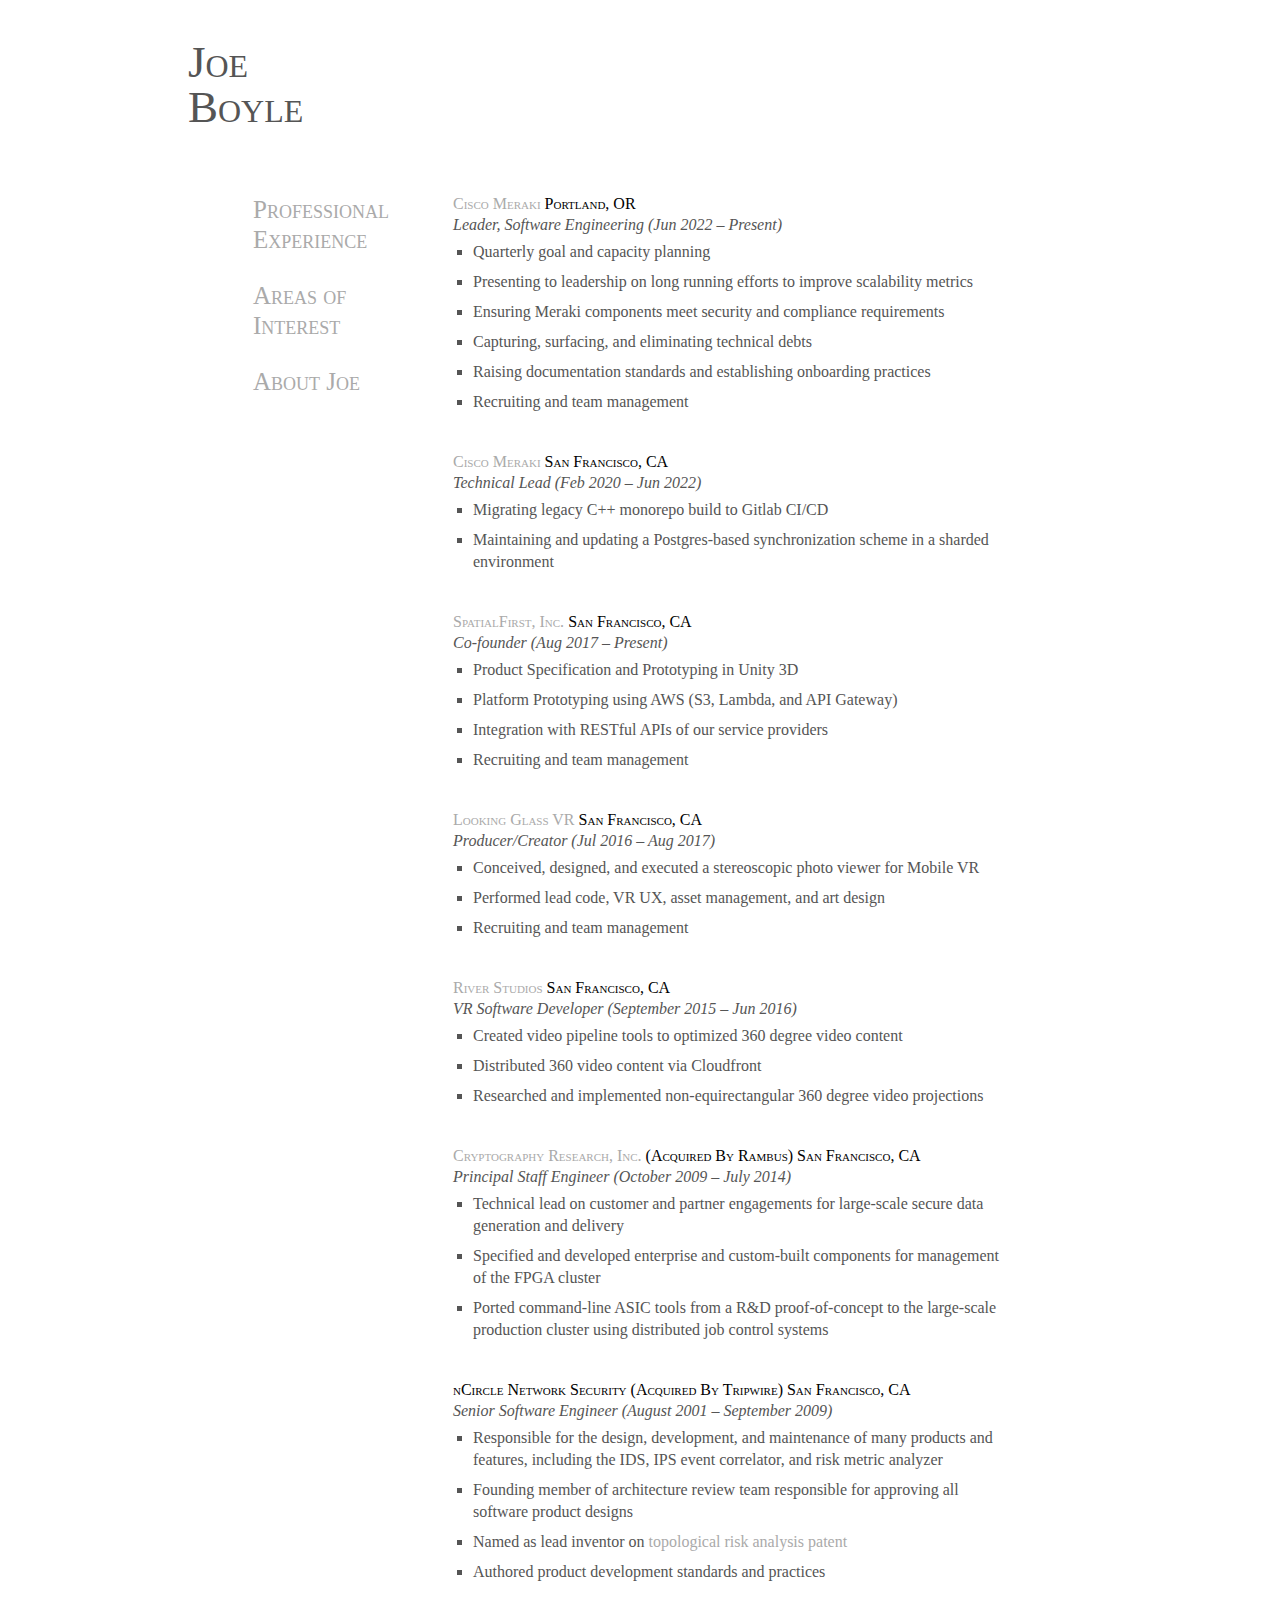
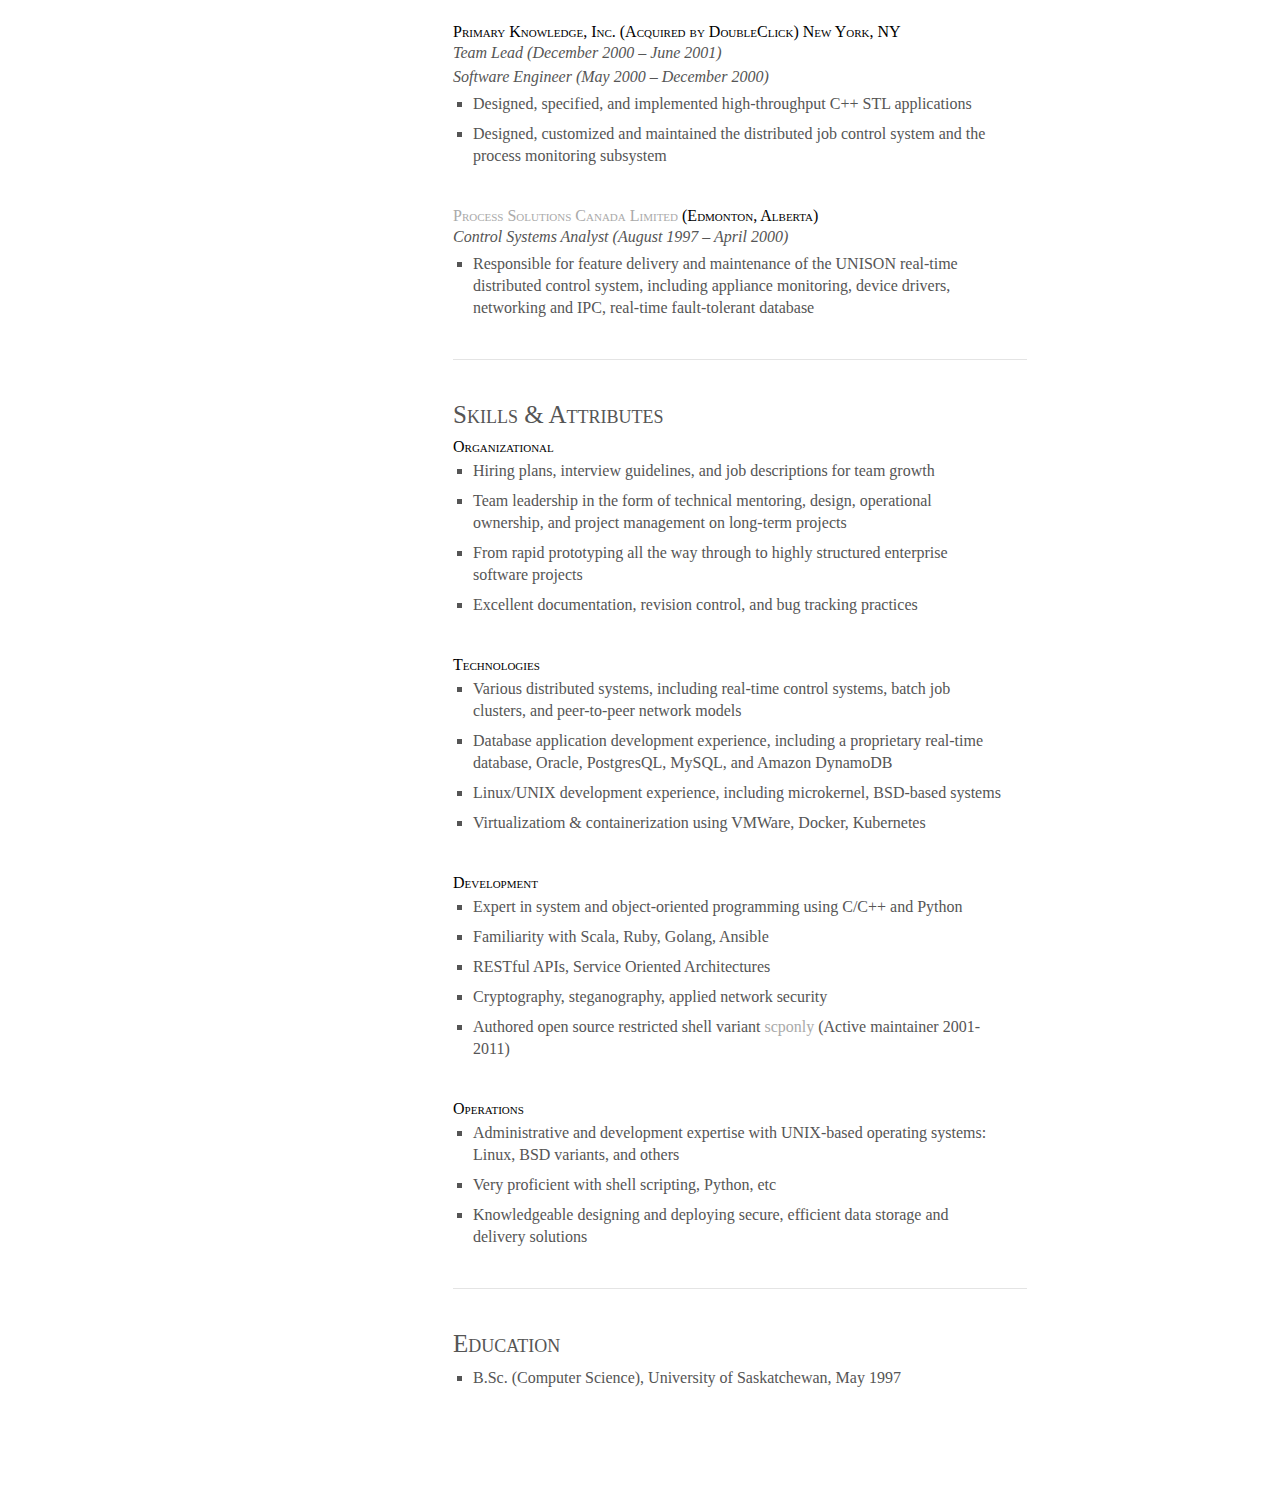
==== pub/index.html @ 0f026e38 "barts notes" ====
<!DOCTYPE html PUBLIC "-//W3C//DTD XHTML 1.1//EN"
	"http://www.w3.org/TR/xhtml11/DTD/xhtml11.dtd">

<html xmlns="http://www.w3.org/1999/xhtml" version="-//W3C//DTD XHTML 1.1//EN" xml:lang="en">
<head>
<meta http-equiv="content-type" content="text/html; charset=utf-8" />
	<meta name="verify-v1" content="M77dNG/Jd3GinDzdPHLoc00nc5/46b0w6nv4ewAoxLw=" />
	<meta name="language" content="en" />
	<meta name="description" content="The personal and professional homepages of Joe Boyle." />
	<title>Joe Boyle</title>
	<link rel="shortcut icon" type="image/x-icon" href="favicon.png" />
    <style type="text/css">
        * { margin: 0; padding: 0; font-family: "Book Antiqua", Baskerville, "Baskerville", Garamond, Georgia, "Georgia", Times, "Times New Roman", serif ;}
        body { background: #000000;  background: #ffffff; color: #555}

        h2 { font-variant: small-caps; font-size: 45px; width: 90%; line-height: 45px; display: block; letter-spacing:0px; margin: 0 0 8px 0; font-weight: normal;  }
        h3 { font-variant: small-caps; font-size: 25px; width: 90%; line-height: 30px; display: block; letter-spacing:0px; margin: 0 0 8px 0; font-weight: normal;  }

        a {  color: #AAA; text-decoration: none }
        a:hover { color: #000000; text-decoration: none; }

        #page { width: 774px; margin: 0 auto 0 auto;  padding: 100px 0 100px 0; margin-top: -60px; margin-bottom: 34px;}
        #header { margin-bottom: 65px; margin-left: -65px; }
        #menu { float: left; width: 153px; margin-bottom: 80px; }
        #menu ul { margin-top: 40px; list-style-type: none;  }
        #menu li { line-height: 25px;  }
        #info { float: right; width: 574px; margin-bottom: 80px; }

        .text {  }
        .text h4 { font-variant: small-caps; margin: 0; font-weight: normal; color:#000000 }
        .text p { text-align: justify; line-height: 24px;width: 96%; font-size: 16px; }
        .text hr { height: 1px; background: #E4E4E4; color: #E4E4E4; margin-bottom: 40px; border: 0; }
        .text ul { margin: 4px 0 40px 20px; list-style-type: square; }
        .text ul li {  line-height: 22px; width: 96%; font-size: 16px; margin-bottom: 8px; }

        #about { display:block; }
        #projects { display: none; }
        #professional { display:none; }
    </style>
    <script language="javascript"> 
    <!--
    var STATE_ABOUT = 0;
    var STATE_PROFESSIONAL = 1;
    var STATE_PROJECTS = 2;

    function setState(nextState) {
        if (nextState === undefined)
        {
            var params = getAllUrlParams(window.location.href);
            if ("software" in params) nextState = STATE_PROFESSIONAL;
            if ("professional" in params) nextState = STATE_PROFESSIONAL;
            else if ("projects" in params) nextState = STATE_PROJECTS;
            else nextState=STATE_PROFESSIONAL;
        }
        switch (nextState)
        {
            case STATE_PROFESSIONAL:
                softState = 'block';
                aboutState = 'none';
                projectState = 'none';
                break;

            case STATE_ABOUT:
                softState = 'none';
                aboutState = 'block';
                projectState = 'none';
                break;

            case STATE_PROJECTS:
                softState = 'none';
                aboutState = 'none';
                projectState = 'block';
                break;
            default:
                pass;
        }
        if (document.getElementById &&!document.all)
        {
            hza = document.getElementById('about');
            hza.style.display = aboutState;
            hza = document.getElementById('professional');
            hza.style.display = softState;
            hza = document.getElementById('projects');
            hza.style.display = projectState;
        }
    }

    function getAllUrlParams(url) {
      var queryString = url ? url.split('?')[1] : window.location.search.slice(1);
      var obj = {};
      if (queryString) {
        queryString = queryString.split('#')[0];
        var arr = queryString.split('&');
        for (var i = 0; i < arr.length; i++) {
          var a = arr[i].split('=');
          var paramName = a[0];
          var paramValue = typeof (a[1]) === 'undefined' ? true : a[1];
          paramName = paramName.toLowerCase();
          if (typeof paramValue === 'string') {
            paramValue = paramValue.toLowerCase();
          }
          if (paramName.match(/\[(\d+)?\]$/)) {
            var key = paramName.replace(/\[(\d+)?\]/, '');
            if (!obj[key]) {
                obj[key] = [];
            }
            if (paramName.match(/\[\d+\]$/)) {
              var index = /\[(\d+)\]/.exec(paramName)[1];
              obj[key][index] = paramValue;
            } else {
              obj[key].push(paramValue);
            }
          } else {
            if (!obj[paramName]) {
              obj[paramName] = paramValue;
            } else if (obj[paramName] && typeof obj[paramName] === 'string'){
              obj[paramName] = [obj[paramName]];
              obj[paramName].push(paramValue);
            } else {
              obj[paramName].push(paramValue);
            }
          }
        }
      }
      return obj;
    }
    //--> 
</script> 
</head>

<body onload="setState()">
<div id="page">
    <div id="header">
        <h2>Joe <br /> Boyle</h2>
    </div>
    <div id="menu">
        <a href="#" onclick="setState(STATE_PROFESSIONAL);"><h3>Professional <br /> Experience </h3></a>
        <br />
        <a href="#" onclick="setState(STATE_PROJECTS);"><h3>Areas of <br />Interest</h3></a>
        <br />
        <a href="#" onclick="setState(STATE_ABOUT);"><h3>About Joe</h3></a>
        <br />
    </div>
    <div id="info">
    <div id="about" class="text">
	<p> Hi. I’m Joe. I’m into computers and the interesting things they make possible.</p><br />
	<p>Professionally, I’ve worn a few different hats: software developer, tech lead, cofounder, team lead, and manager. Some of the dominant themes throughout my career have been distributed systems, protocols, networking, security, data storage, and cryptography. I am also interested in cameras, both as a hobbyist photographer and videographer, but also as they relate to the nascent field of computer vision, machine learning, and spatial capture. I especially enjoy roles which allow me to draw upon more than one area of interest at a time.</p><br />
	<p>I can be reached by email at
        <a id="emailme" href="#">hello</a><br /><br />
        Portland, OR<br /><br /><br />
        <h3>Links</h3>
        Joe can be found elsewhere on the internet at:<br /><br />
        <li><a href="https://www.linkedin.com/in/joebboyle" target="_blank">LinkedIn</a></li>
        <li><a href="https://www.github.com/boblaublaw" target="_blank">GitHub</a></li>
    </div>
    <div id="projects" class="text">
        <h3>Spatial Computing</h3>
	<ul>
		<li>Created and launched <a target="_blank" href="http://lookingglassvr.com">Looking Glass VR</a> on several mobile VR platforms</li>
		<li>Co-founded <a target="_blank" href="https://spatialfirst.com/">SpatialFirst, Inc.</a>, a mobile AR marketing platform for commercial real estate</li>
		<li>Formerly active in several SF Bay Area VR/AR communities, such as  <a href="http://www.meetup.com/virtualreality/" target="_blank">San Francisco Virtual Reality</a></li>
	</ul>
        <br />
        <h3>Film & Photography</h3>
	<ul>
		<li><a href="https://www.instagram.com/boblaublaw/" target="_blank">Instagram</a></li>
		<li>Videography for <a href="https://sf.nerdnite.com/" target="_blank">Nerd Nite San Francisco</a> from 2010 through 2020</li>
		<li>More information about previous short film projects can be found on <a href="http://www.imdb.com/name/nm6025769" target="_blank">IMDB</a></li>
	</ul>
    </div>
    <div id="professional" class="text">

<h4><a href="https://meraki.cisco.com/" target="_blank">Cisco Meraki</a> Portland, OR </h4>
<p><em>Leader, Software Engineering (Jun 2022 &ndash; Present)</em></p>
<ul>
    <li>Quarterly goal and capacity planning</li>
    <li>Presenting to leadership on long running efforts to improve scalability metrics</li>
    <li>Ensuring Meraki components meet security and compliance requirements</li>
    <li>Capturing, surfacing, and eliminating technical debts</li>
    <li>Raising documentation standards and establishing onboarding practices</li>
    <li>Recruiting and team management</li>
</ul>

<h4><a href="https://meraki.cisco.com/" target="_blank">Cisco Meraki</a> San Francisco, CA </h4>
<p><em>Technical Lead (Feb 2020 &ndash; Jun 2022)</em></p>
<ul>
	<li>Migrating legacy C++ monorepo build to Gitlab CI/CD</li>
	<li>Maintaining and updating a Postgres-based synchronization scheme in a sharded environment</li>
</ul>

<h4><a href="http://spatialfirst.com/" target="_blank">SpatialFirst, Inc.</a> San Francisco, CA</h4>
<p><em>Co-founder (Aug 2017 &ndash; Present)</em></p>
<ul>
    <li>Product Specification and Prototyping in Unity 3D</li>
    <li>Platform Prototyping using AWS (S3, Lambda, and API Gateway)</li>
    <li>Integration with RESTful APIs of our service providers</li>
    <li>Recruiting and team management</li>
</ul>

<h4><a href="http://lookingglassvr.com/" target="_blank">Looking Glass VR</a> San Francisco, CA</h4>
<p><em>Producer/Creator (Jul 2016 &ndash;  Aug 2017)</em></p>
<ul>
    <li>Conceived, designed, and executed a stereoscopic photo viewer for Mobile VR</li>
    <li>Performed lead code, VR UX, asset management, and art design</li>
    <li>Recruiting and team management</li>
</ul>

<h4><a href="http://riverstudios.com/" target="_blank">River Studios</a> San Francisco, CA</h4>
<p><em>VR Software Developer (September 2015 &ndash;  Jun 2016)</em></p>
<ul>
    <li>Created video pipeline tools to optimized 360 degree video content</li>
    <li>Distributed 360 video content via Cloudfront</li>
    <li>Researched and implemented non-equirectangular 360 degree video projections</li>
</ul>

<h4><a href="http://cryptography.com/" target="_blank">Cryptography Research, Inc.</a> (Acquired By Rambus) San Francisco, CA</h4>
<p><em>Principal Staff Engineer (October 2009 &ndash; July 2014)</em></p>
<ul>
    <li>Technical lead on customer and partner engagements for large-scale secure data generation and delivery</li>
    <li>Specified and developed enterprise and custom-built components for management of the FPGA cluster</li>
    <li>Ported command-line ASIC tools from a R&amp;D proof-of-concept to the large-scale production cluster using distributed job control systems</li>
</ul>

<h4>nCircle Network Security (Acquired By Tripwire) San Francisco, CA</h4>
<p><em>Senior Software Engineer (August 2001 &ndash; September 2009)</em></p>

<ul>
    <li>Responsible for the design, development, and maintenance of many products and features, including the IDS, IPS event correlator, and risk metric analyzer</li>
    <li>Founding member of architecture review team responsible for approving all software product designs</li>
    <li>Named as lead inventor on <a href="http://www.google.com/patents/US8918883" target="_blank">topological risk analysis patent</a></li>
    <li>Authored product development standards and practices</li>
</ul>

<h4>Primary Knowledge, Inc. (Acquired by DoubleClick) New York, NY</h4>
<p><em>Team Lead (December 2000 &ndash; June 2001)</em></p>
<p><em>Software Engineer (May 2000 &ndash; December 2000)</em></p>
<ul>
    <li>Designed, specified, and implemented high-throughput C++ STL applications</li>
    <li>Designed, customized and maintained the distributed job control system and the process monitoring subsystem</li>
</ul>

<h4><a href="http://www.pscl.com/" target="_blank">Process Solutions Canada Limited</a> (Edmonton, Alberta)</h4>

<p><em>Control Systems Analyst (August 1997 &ndash; April 2000)</em></p>
<ul>
    <li>Responsible for feature delivery and maintenance of the UNISON real-time distributed control system, including appliance monitoring, 
        device drivers, networking and IPC, real-time fault-tolerant database</li>
</ul>

<hr/>

<h3>Skills & Attributes</h3>
<h4>Organizational</h4>
<ul>
    <li>Hiring plans, interview guidelines, and job descriptions for team growth</li>
    <li>Team leadership in the form of technical mentoring, design, operational ownership, and project management on long-term projects</li>
    <li>From rapid prototyping all the way through to highly structured enterprise software projects</li>
    <li>Excellent documentation, revision control, and bug tracking practices</li>
</ul>

<h4>Technologies</h4>
<ul>
    <li>Various distributed systems, including real-time control systems, batch job clusters, and peer-to-peer network models</li>
    <li>Database application development experience, including a proprietary real-time database, Oracle, PostgresQL, MySQL, and Amazon DynamoDB</li>
    <li>Linux/UNIX development experience, including microkernel, BSD-based systems</li>
    <li>Virtualizatiom &amp; containerization using VMWare, Docker, Kubernetes</li>
</ul>

<h4>Development</h4>
<ul>
    <li>Expert in system and object-oriented programming using C/C++ and Python</li>
    <li>Familiarity with Scala, Ruby, Golang, Ansible
    <li>RESTful APIs, Service Oriented Architectures</li>
    <li>Cryptography, steganography, applied network security</li>
    <li>Authored open source restricted shell variant <a href="https://github.com/scponly/scponly" target="_blank">scponly</a> (Active maintainer 2001-2011)</li>
</ul>

<h4>Operations</h4>
<ul>
    <li>Administrative and development expertise with UNIX-based operating systems: Linux, BSD variants, and others</li>
    <li>Very proficient with shell scripting, Python, etc</li>
    <li>Knowledgeable designing and deploying secure, efficient data storage and delivery solutions</li>
</ul>



<hr/>
<h3>Education</h3>
<ul>
    <li>B.Sc. (Computer Science), University of Saskatchewan, May 1997</li>
</ul>

<script type='text/javascript'>
    // foil spam bots
    var mta = '@joeboyle.com';
    var email ='hello' + mta;
    document.getElementById('emailme').innerHTML += mta;
    document.getElementById('emailme').href = 'mailto:' + email;
</script>

</div>
</div>
</div>
<script type="text/javascript">
var gaJsHost = (("https:" == document.location.protocol) ? "https://ssl." : "http://www.");
document.write(unescape("%3Cscript src='" + gaJsHost + "google-analytics.com/ga.js' type='text/javascript'%3E%3C/script%3E"));
</script>
<script type="text/javascript">
try {
var pageTracker = _gat._getTracker("UA-8587395-1");
pageTracker._trackPageview();
} catch(err) {}</script>
</body>
</html>
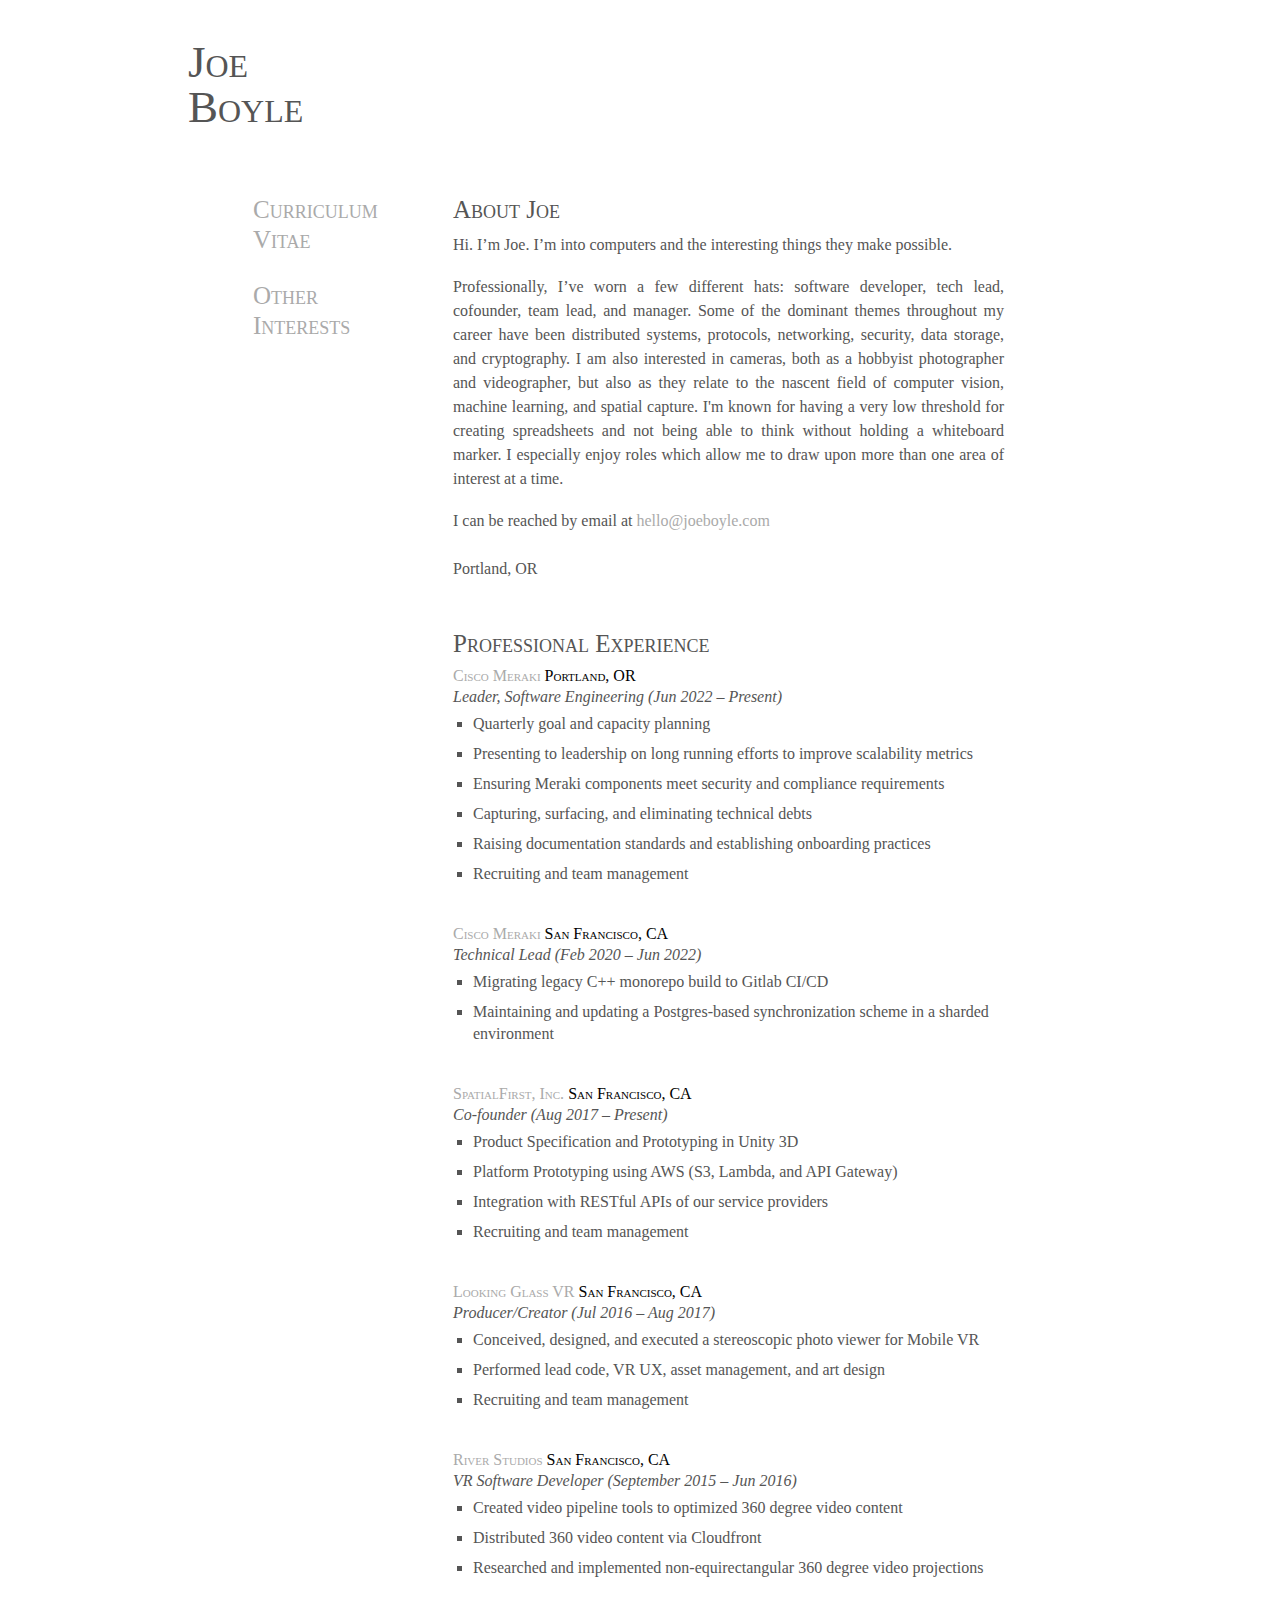
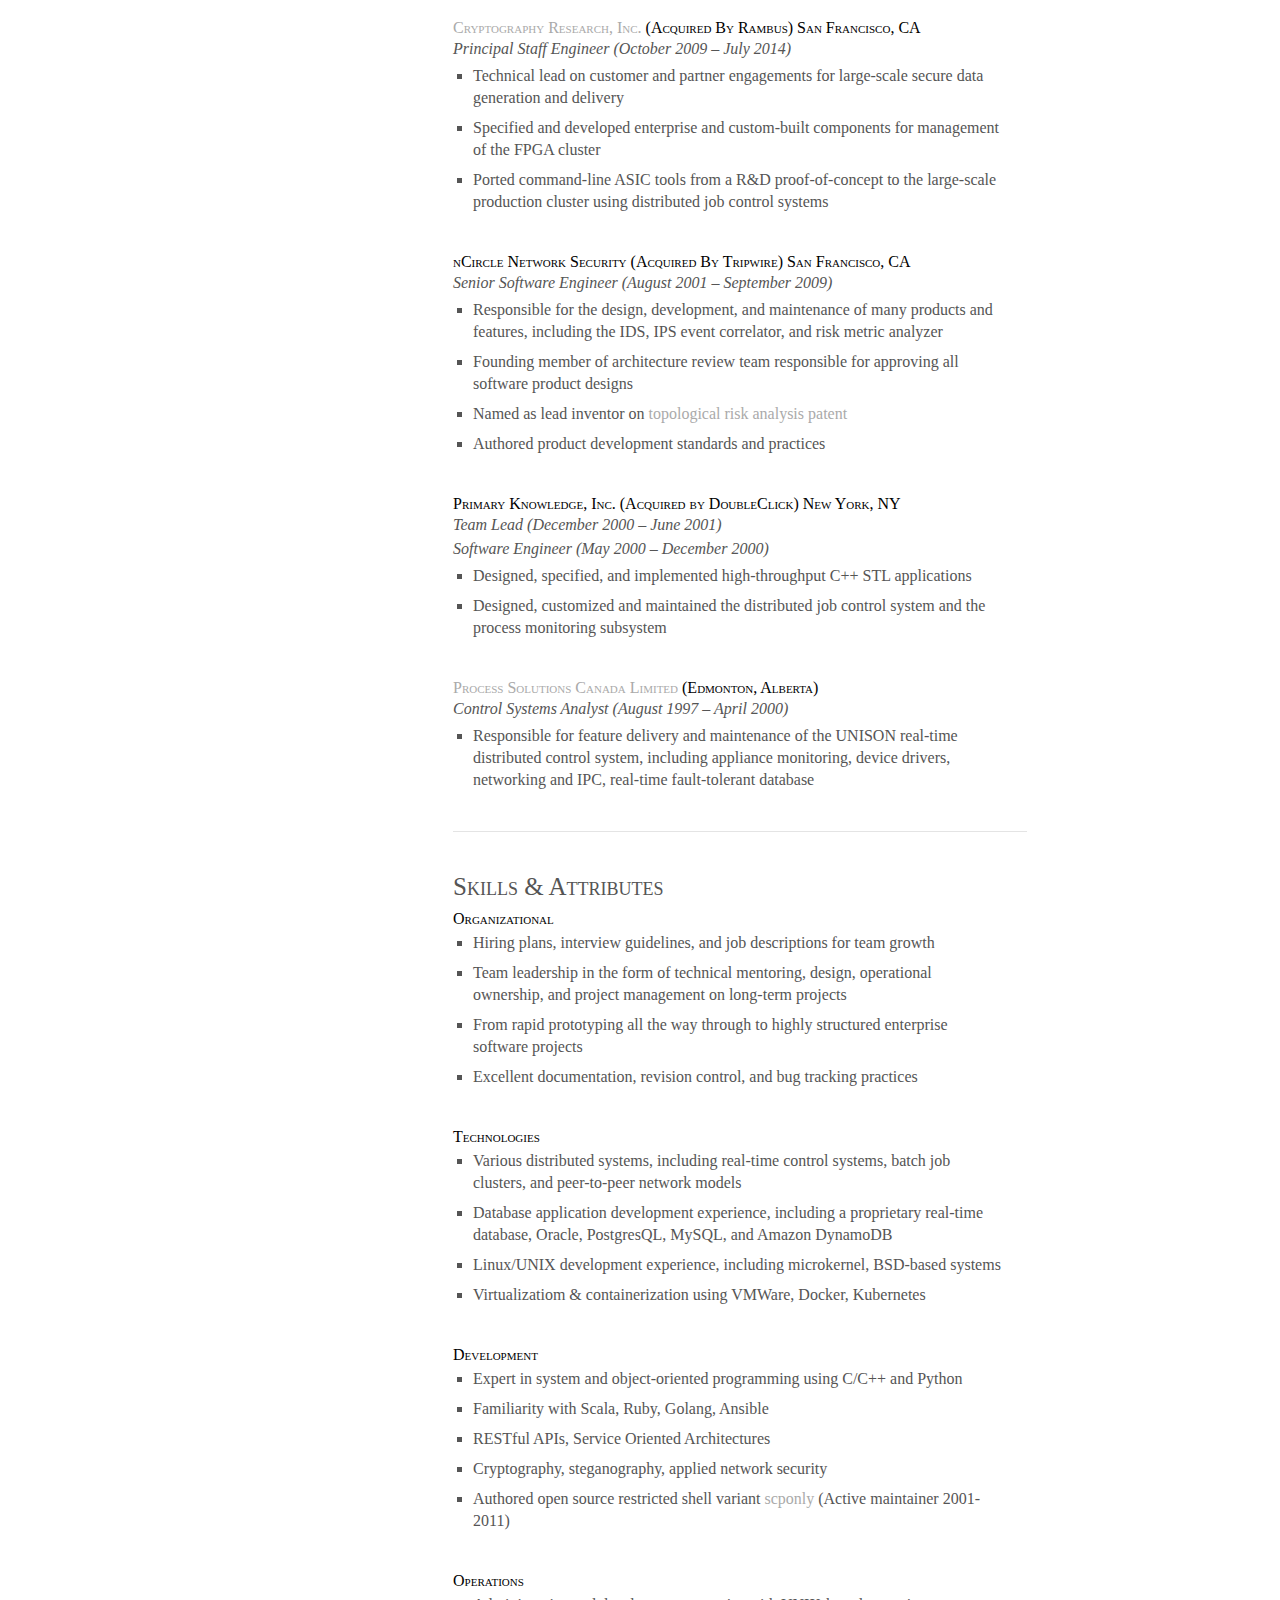
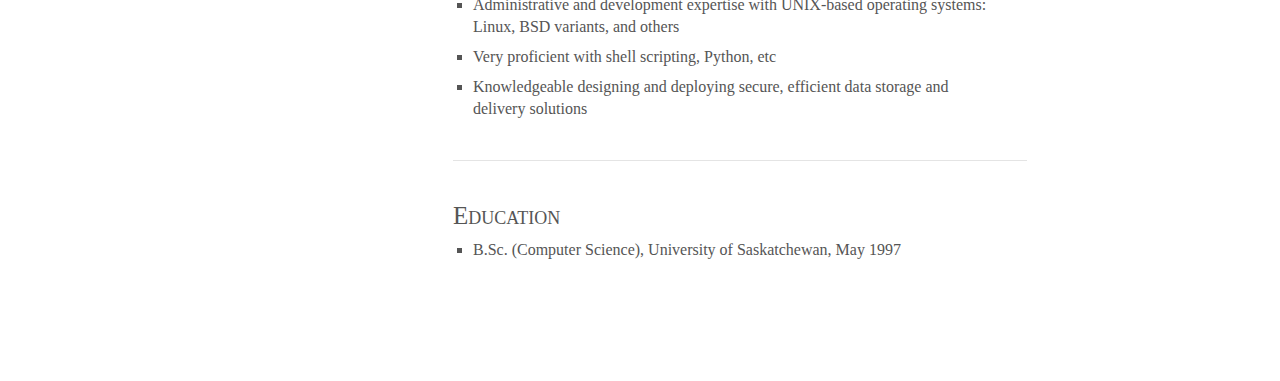
==== commit 8807403c: "wendy notes" ====
--- a/pub/index.html
+++ b/pub/index.html
@@ -6,7 +6,7 @@
 <meta http-equiv="content-type" content="text/html; charset=utf-8" />
 	<meta name="verify-v1" content="M77dNG/Jd3GinDzdPHLoc00nc5/46b0w6nv4ewAoxLw=" />
 	<meta name="language" content="en" />
-	<meta name="description" content="The personal and professional homepages of Joe Boyle." />
+	<meta name="description" content="The personal and professional homepage of Joe Boyle." />
 	<title>Joe Boyle</title>
 	<link rel="shortcut icon" type="image/x-icon" href="favicon.png" />
     <style type="text/css">
@@ -33,52 +33,41 @@
         .text ul { margin: 4px 0 40px 20px; list-style-type: square; }
         .text ul li {  line-height: 22px; width: 96%; font-size: 16px; margin-bottom: 8px; }
 
-        #about { display:block; }
         #projects { display: none; }
-        #professional { display:none; }
+        #cv { display:none; }
     </style>
     <script language="javascript"> 
     <!--
-    var STATE_ABOUT = 0;
-    var STATE_PROFESSIONAL = 1;
-    var STATE_PROJECTS = 2;
+    var STATE_CV = 0;
+    var STATE_PROJECTS = 1;
 
     function setState(nextState) {
         if (nextState === undefined)
         {
             var params = getAllUrlParams(window.location.href);
-            if ("software" in params) nextState = STATE_PROFESSIONAL;
-            if ("professional" in params) nextState = STATE_PROFESSIONAL;
+            if ("software" in params) nextState = STATE_CV;
+            if ("cv" in params) nextState = STATE_CV;
             else if ("projects" in params) nextState = STATE_PROJECTS;
-            else nextState=STATE_PROFESSIONAL;
+            else nextState=STATE_CV;
         }
         switch (nextState)
         {
-            case STATE_PROFESSIONAL:
+            case STATE_CV:
                 softState = 'block';
-                aboutState = 'none';
                 projectState = 'none';
                 break;
 
-            case STATE_ABOUT:
-                softState = 'none';
-                aboutState = 'block';
-                projectState = 'none';
-                break;
-
             case STATE_PROJECTS:
                 softState = 'none';
-                aboutState = 'none';
                 projectState = 'block';
                 break;
+
             default:
                 pass;
         }
         if (document.getElementById &&!document.all)
         {
-            hza = document.getElementById('about');
-            hza.style.display = aboutState;
-            hza = document.getElementById('professional');
+            hza = document.getElementById('cv');
             hza.style.display = softState;
             hza = document.getElementById('projects');
             hza.style.display = projectState;
@@ -134,181 +123,178 @@
         <h2>Joe <br /> Boyle</h2>
     </div>
     <div id="menu">
-        <a href="#" onclick="setState(STATE_PROFESSIONAL);"><h3>Professional <br /> Experience </h3></a>
-        <br />
-        <a href="#" onclick="setState(STATE_PROJECTS);"><h3>Areas of <br />Interest</h3></a>
-        <br />
-        <a href="#" onclick="setState(STATE_ABOUT);"><h3>About Joe</h3></a>
-        <br />
+	<a href="#" onclick="setState(STATE_CV);"><h3>Curriculum <br />Vitae</h3></a>
+	<br />
+	<a href="#" onclick="setState(STATE_PROJECTS);"><h3>Other<br />Interests</h3></a>
+	<br />
     </div>
     <div id="info">
-    <div id="about" class="text">
+    <div id="projects" class="text">
+        <h3>Spatial Computing</h3>
+	<ul>
+		<li>Created and launched <a target="_blank" href="http://lookingglassvr.com">Looking Glass VR</a> on several mobile VR platforms</li>
+		<li>Co-founded <a target="_blank" href="https://spatialfirst.com/">SpatialFirst, Inc.</a>, a mobile AR marketing platform for commercial real estate</li>
+		<li>Formerly active in several SF Bay Area VR/AR communities, such as  <a href="http://www.meetup.com/virtualreality/" target="_blank">San Francisco Virtual Reality</a></li>
+	</ul>
+        <br />
+        <h3>Film & Photography</h3>
+	<ul>
+		<li><a href="https://www.instagram.com/boblaublaw/" target="_blank">Instagram</a></li>
+		<li>Videography for <a href="https://sf.nerdnite.com/" target="_blank">Nerd Nite San Francisco</a> from 2010 through 2020</li>
+		<li>More information about previous short film projects can be found on <a href="http://www.imdb.com/name/nm6025769" target="_blank">IMDB</a></li>
+	</ul>
+        <h3>Links</h3>
+        Joe can be found elsewhere on the internet at:<br /><br />
+	<ul>
+		<li><a href="https://www.linkedin.com/in/joebboyle" target="_blank">LinkedIn</a></li>
+		<li><a href="https://www.github.com/boblaublaw" target="_blank">GitHub</a></li>
+	</ul>
+    </div>
+    <div id="cv" class="text">
+	<h3>About Joe</h3>
 	<p> Hi. I’m Joe. I’m into computers and the interesting things they make possible.</p><br />
-	<p>Professionally, I’ve worn a few different hats: software developer, tech lead, cofounder, team lead, and manager. Some of the dominant themes throughout my career have been distributed systems, protocols, networking, security, data storage, and cryptography. I am also interested in cameras, both as a hobbyist photographer and videographer, but also as they relate to the nascent field of computer vision, machine learning, and spatial capture. I especially enjoy roles which allow me to draw upon more than one area of interest at a time.</p><br />
+	<p>Professionally, I’ve worn a few different hats: software developer, tech lead, cofounder, team lead, and manager. Some of the dominant themes throughout my career have been distributed systems, protocols, networking, security, data storage, and cryptography. I am also interested in cameras, both as a hobbyist photographer and videographer, but also as they relate to the nascent field of computer vision, machine learning, and spatial capture. I'm known for having a very low threshold for creating spreadsheets and not being able to think without holding a whiteboard marker. I especially enjoy roles which allow me to draw upon more than one area of interest at a time.</p><br />
 	<p>I can be reached by email at
         <a id="emailme" href="#">hello</a><br /><br />
         Portland, OR<br /><br /><br />
-        <h3>Links</h3>
-        Joe can be found elsewhere on the internet at:<br /><br />
-        <li><a href="https://www.linkedin.com/in/joebboyle" target="_blank">LinkedIn</a></li>
-        <li><a href="https://www.github.com/boblaublaw" target="_blank">GitHub</a></li>
-    </div>
-    <div id="projects" class="text">
-        <h3>Spatial Computing</h3>
-	<ul>
-		<li>Created and launched <a target="_blank" href="http://lookingglassvr.com">Looking Glass VR</a> on several mobile VR platforms</li>
-		<li>Co-founded <a target="_blank" href="https://spatialfirst.com/">SpatialFirst, Inc.</a>, a mobile AR marketing platform for commercial real estate</li>
-		<li>Formerly active in several SF Bay Area VR/AR communities, such as  <a href="http://www.meetup.com/virtualreality/" target="_blank">San Francisco Virtual Reality</a></li>
-	</ul>
-        <br />
-        <h3>Film & Photography</h3>
-	<ul>
-		<li><a href="https://www.instagram.com/boblaublaw/" target="_blank">Instagram</a></li>
-		<li>Videography for <a href="https://sf.nerdnite.com/" target="_blank">Nerd Nite San Francisco</a> from 2010 through 2020</li>
-		<li>More information about previous short film projects can be found on <a href="http://www.imdb.com/name/nm6025769" target="_blank">IMDB</a></li>
-	</ul>
-    </div>
-    <div id="professional" class="text">
-
-<h4><a href="https://meraki.cisco.com/" target="_blank">Cisco Meraki</a> Portland, OR </h4>
-<p><em>Leader, Software Engineering (Jun 2022 &ndash; Present)</em></p>
-<ul>
-    <li>Quarterly goal and capacity planning</li>
-    <li>Presenting to leadership on long running efforts to improve scalability metrics</li>
-    <li>Ensuring Meraki components meet security and compliance requirements</li>
-    <li>Capturing, surfacing, and eliminating technical debts</li>
-    <li>Raising documentation standards and establishing onboarding practices</li>
-    <li>Recruiting and team management</li>
-</ul>
-
-<h4><a href="https://meraki.cisco.com/" target="_blank">Cisco Meraki</a> San Francisco, CA </h4>
-<p><em>Technical Lead (Feb 2020 &ndash; Jun 2022)</em></p>
-<ul>
-	<li>Migrating legacy C++ monorepo build to Gitlab CI/CD</li>
-	<li>Maintaining and updating a Postgres-based synchronization scheme in a sharded environment</li>
-</ul>
-
-<h4><a href="http://spatialfirst.com/" target="_blank">SpatialFirst, Inc.</a> San Francisco, CA</h4>
-<p><em>Co-founder (Aug 2017 &ndash; Present)</em></p>
-<ul>
-    <li>Product Specification and Prototyping in Unity 3D</li>
-    <li>Platform Prototyping using AWS (S3, Lambda, and API Gateway)</li>
-    <li>Integration with RESTful APIs of our service providers</li>
-    <li>Recruiting and team management</li>
-</ul>
-
-<h4><a href="http://lookingglassvr.com/" target="_blank">Looking Glass VR</a> San Francisco, CA</h4>
-<p><em>Producer/Creator (Jul 2016 &ndash;  Aug 2017)</em></p>
-<ul>
-    <li>Conceived, designed, and executed a stereoscopic photo viewer for Mobile VR</li>
-    <li>Performed lead code, VR UX, asset management, and art design</li>
-    <li>Recruiting and team management</li>
-</ul>
-
-<h4><a href="http://riverstudios.com/" target="_blank">River Studios</a> San Francisco, CA</h4>
-<p><em>VR Software Developer (September 2015 &ndash;  Jun 2016)</em></p>
-<ul>
-    <li>Created video pipeline tools to optimized 360 degree video content</li>
-    <li>Distributed 360 video content via Cloudfront</li>
-    <li>Researched and implemented non-equirectangular 360 degree video projections</li>
-</ul>
-
-<h4><a href="http://cryptography.com/" target="_blank">Cryptography Research, Inc.</a> (Acquired By Rambus) San Francisco, CA</h4>
-<p><em>Principal Staff Engineer (October 2009 &ndash; July 2014)</em></p>
-<ul>
-    <li>Technical lead on customer and partner engagements for large-scale secure data generation and delivery</li>
-    <li>Specified and developed enterprise and custom-built components for management of the FPGA cluster</li>
-    <li>Ported command-line ASIC tools from a R&amp;D proof-of-concept to the large-scale production cluster using distributed job control systems</li>
-</ul>
-
-<h4>nCircle Network Security (Acquired By Tripwire) San Francisco, CA</h4>
-<p><em>Senior Software Engineer (August 2001 &ndash; September 2009)</em></p>
-
-<ul>
-    <li>Responsible for the design, development, and maintenance of many products and features, including the IDS, IPS event correlator, and risk metric analyzer</li>
-    <li>Founding member of architecture review team responsible for approving all software product designs</li>
-    <li>Named as lead inventor on <a href="http://www.google.com/patents/US8918883" target="_blank">topological risk analysis patent</a></li>
-    <li>Authored product development standards and practices</li>
-</ul>
-
-<h4>Primary Knowledge, Inc. (Acquired by DoubleClick) New York, NY</h4>
-<p><em>Team Lead (December 2000 &ndash; June 2001)</em></p>
-<p><em>Software Engineer (May 2000 &ndash; December 2000)</em></p>
-<ul>
-    <li>Designed, specified, and implemented high-throughput C++ STL applications</li>
-    <li>Designed, customized and maintained the distributed job control system and the process monitoring subsystem</li>
-</ul>
-
-<h4><a href="http://www.pscl.com/" target="_blank">Process Solutions Canada Limited</a> (Edmonton, Alberta)</h4>
-
-<p><em>Control Systems Analyst (August 1997 &ndash; April 2000)</em></p>
-<ul>
-    <li>Responsible for feature delivery and maintenance of the UNISON real-time distributed control system, including appliance monitoring, 
-        device drivers, networking and IPC, real-time fault-tolerant database</li>
-</ul>
-
-<hr/>
-
-<h3>Skills & Attributes</h3>
-<h4>Organizational</h4>
-<ul>
-    <li>Hiring plans, interview guidelines, and job descriptions for team growth</li>
-    <li>Team leadership in the form of technical mentoring, design, operational ownership, and project management on long-term projects</li>
-    <li>From rapid prototyping all the way through to highly structured enterprise software projects</li>
-    <li>Excellent documentation, revision control, and bug tracking practices</li>
-</ul>
-
-<h4>Technologies</h4>
-<ul>
-    <li>Various distributed systems, including real-time control systems, batch job clusters, and peer-to-peer network models</li>
-    <li>Database application development experience, including a proprietary real-time database, Oracle, PostgresQL, MySQL, and Amazon DynamoDB</li>
-    <li>Linux/UNIX development experience, including microkernel, BSD-based systems</li>
-    <li>Virtualizatiom &amp; containerization using VMWare, Docker, Kubernetes</li>
-</ul>
-
-<h4>Development</h4>
-<ul>
-    <li>Expert in system and object-oriented programming using C/C++ and Python</li>
-    <li>Familiarity with Scala, Ruby, Golang, Ansible
-    <li>RESTful APIs, Service Oriented Architectures</li>
-    <li>Cryptography, steganography, applied network security</li>
-    <li>Authored open source restricted shell variant <a href="https://github.com/scponly/scponly" target="_blank">scponly</a> (Active maintainer 2001-2011)</li>
-</ul>
-
-<h4>Operations</h4>
-<ul>
-    <li>Administrative and development expertise with UNIX-based operating systems: Linux, BSD variants, and others</li>
-    <li>Very proficient with shell scripting, Python, etc</li>
-    <li>Knowledgeable designing and deploying secure, efficient data storage and delivery solutions</li>
-</ul>
-
-
-
-<hr/>
-<h3>Education</h3>
-<ul>
-    <li>B.Sc. (Computer Science), University of Saskatchewan, May 1997</li>
-</ul>
-
-<script type='text/javascript'>
-    // foil spam bots
-    var mta = '@joeboyle.com';
-    var email ='hello' + mta;
-    document.getElementById('emailme').innerHTML += mta;
-    document.getElementById('emailme').href = 'mailto:' + email;
-</script>
-
-</div>
+
+	<h3>Professional Experience</h3>
+	<h4><a href="https://meraki.cisco.com/" target="_blank">Cisco Meraki</a> Portland, OR </h4>
+	<p><em>Leader, Software Engineering (Jun 2022 &ndash; Present)</em></p>
+	<ul>
+	    <li>Quarterly goal and capacity planning</li>
+	    <li>Presenting to leadership on long running efforts to improve scalability metrics</li>
+	    <li>Ensuring Meraki components meet security and compliance requirements</li>
+	    <li>Capturing, surfacing, and eliminating technical debts</li>
+	    <li>Raising documentation standards and establishing onboarding practices</li>
+	    <li>Recruiting and team management</li>
+	</ul>
+
+	<h4><a href="https://meraki.cisco.com/" target="_blank">Cisco Meraki</a> San Francisco, CA </h4>
+	<p><em>Technical Lead (Feb 2020 &ndash; Jun 2022)</em></p>
+	<ul>
+		<li>Migrating legacy C++ monorepo build to Gitlab CI/CD</li>
+		<li>Maintaining and updating a Postgres-based synchronization scheme in a sharded environment</li>
+	</ul>
+
+	<h4><a href="http://spatialfirst.com/" target="_blank">SpatialFirst, Inc.</a> San Francisco, CA</h4>
+	<p><em>Co-founder (Aug 2017 &ndash; Present)</em></p>
+	<ul>
+	    <li>Product Specification and Prototyping in Unity 3D</li>
+	    <li>Platform Prototyping using AWS (S3, Lambda, and API Gateway)</li>
+	    <li>Integration with RESTful APIs of our service providers</li>
+	    <li>Recruiting and team management</li>
+	</ul>
+
+	<h4><a href="http://lookingglassvr.com/" target="_blank">Looking Glass VR</a> San Francisco, CA</h4>
+	<p><em>Producer/Creator (Jul 2016 &ndash;  Aug 2017)</em></p>
+	<ul>
+	    <li>Conceived, designed, and executed a stereoscopic photo viewer for Mobile VR</li>
+	    <li>Performed lead code, VR UX, asset management, and art design</li>
+	    <li>Recruiting and team management</li>
+	</ul>
+
+	<h4><a href="http://riverstudios.com/" target="_blank">River Studios</a> San Francisco, CA</h4>
+	<p><em>VR Software Developer (September 2015 &ndash;  Jun 2016)</em></p>
+	<ul>
+	    <li>Created video pipeline tools to optimized 360 degree video content</li>
+	    <li>Distributed 360 video content via Cloudfront</li>
+	    <li>Researched and implemented non-equirectangular 360 degree video projections</li>
+	</ul>
+
+	<h4><a href="http://cryptography.com/" target="_blank">Cryptography Research, Inc.</a> (Acquired By Rambus) San Francisco, CA</h4>
+	<p><em>Principal Staff Engineer (October 2009 &ndash; July 2014)</em></p>
+	<ul>
+	    <li>Technical lead on customer and partner engagements for large-scale secure data generation and delivery</li>
+	    <li>Specified and developed enterprise and custom-built components for management of the FPGA cluster</li>
+	    <li>Ported command-line ASIC tools from a R&amp;D proof-of-concept to the large-scale production cluster using distributed job control systems</li>
+	</ul>
+
+	<h4>nCircle Network Security (Acquired By Tripwire) San Francisco, CA</h4>
+	<p><em>Senior Software Engineer (August 2001 &ndash; September 2009)</em></p>
+
+	<ul>
+	    <li>Responsible for the design, development, and maintenance of many products and features, including the IDS, IPS event correlator, and risk metric analyzer</li>
+	    <li>Founding member of architecture review team responsible for approving all software product designs</li>
+	    <li>Named as lead inventor on <a href="http://www.google.com/patents/US8918883" target="_blank">topological risk analysis patent</a></li>
+	    <li>Authored product development standards and practices</li>
+	</ul>
+
+	<h4>Primary Knowledge, Inc. (Acquired by DoubleClick) New York, NY</h4>
+	<p><em>Team Lead (December 2000 &ndash; June 2001)</em></p>
+	<p><em>Software Engineer (May 2000 &ndash; December 2000)</em></p>
+	<ul>
+	    <li>Designed, specified, and implemented high-throughput C++ STL applications</li>
+	    <li>Designed, customized and maintained the distributed job control system and the process monitoring subsystem</li>
+	</ul>
+
+	<h4><a href="http://www.pscl.com/" target="_blank">Process Solutions Canada Limited</a> (Edmonton, Alberta)</h4>
+
+	<p><em>Control Systems Analyst (August 1997 &ndash; April 2000)</em></p>
+	<ul>
+	    <li>Responsible for feature delivery and maintenance of the UNISON real-time distributed control system, including appliance monitoring, 
+		device drivers, networking and IPC, real-time fault-tolerant database</li>
+	</ul>
+
+	<hr/>
+
+	<h3>Skills & Attributes</h3>
+	<h4>Organizational</h4>
+	<ul>
+	    <li>Hiring plans, interview guidelines, and job descriptions for team growth</li>
+	    <li>Team leadership in the form of technical mentoring, design, operational ownership, and project management on long-term projects</li>
+	    <li>From rapid prototyping all the way through to highly structured enterprise software projects</li>
+	    <li>Excellent documentation, revision control, and bug tracking practices</li>
+	</ul>
+
+	<h4>Technologies</h4>
+	<ul>
+	    <li>Various distributed systems, including real-time control systems, batch job clusters, and peer-to-peer network models</li>
+	    <li>Database application development experience, including a proprietary real-time database, Oracle, PostgresQL, MySQL, and Amazon DynamoDB</li>
+	    <li>Linux/UNIX development experience, including microkernel, BSD-based systems</li>
+	    <li>Virtualizatiom &amp; containerization using VMWare, Docker, Kubernetes</li>
+	</ul>
+
+	<h4>Development</h4>
+	<ul>
+	    <li>Expert in system and object-oriented programming using C/C++ and Python</li>
+	    <li>Familiarity with Scala, Ruby, Golang, Ansible
+	    <li>RESTful APIs, Service Oriented Architectures</li>
+	    <li>Cryptography, steganography, applied network security</li>
+	    <li>Authored open source restricted shell variant <a href="https://github.com/scponly/scponly" target="_blank">scponly</a> (Active maintainer 2001-2011)</li>
+	</ul>
+
+	<h4>Operations</h4>
+	<ul>
+	    <li>Administrative and development expertise with UNIX-based operating systems: Linux, BSD variants, and others</li>
+	    <li>Very proficient with shell scripting, Python, etc</li>
+	    <li>Knowledgeable designing and deploying secure, efficient data storage and delivery solutions</li>
+	</ul>
+
+	<hr/>
+	<h3>Education</h3>
+	<ul>
+	    <li>B.Sc. (Computer Science), University of Saskatchewan, May 1997</li>
+	</ul>
+
+	<script type='text/javascript'>
+	    // foil spam bots
+	    var mta = '@joeboyle.com';
+	    var email ='hello' + mta;
+	    document.getElementById('emailme').innerHTML += mta;
+	    document.getElementById('emailme').href = 'mailto:' + email;
+	</script>
+	</div>
 </div>
 </div>
 <script type="text/javascript">
-var gaJsHost = (("https:" == document.location.protocol) ? "https://ssl." : "http://www.");
-document.write(unescape("%3Cscript src='" + gaJsHost + "google-analytics.com/ga.js' type='text/javascript'%3E%3C/script%3E"));
+	var gaJsHost = (("https:" == document.location.protocol) ? "https://ssl." : "http://www.");
+	document.write(unescape("%3Cscript src='" + gaJsHost + "google-analytics.com/ga.js' type='text/javascript'%3E%3C/script%3E"));
 </script>
 <script type="text/javascript">
-try {
-var pageTracker = _gat._getTracker("UA-8587395-1");
-pageTracker._trackPageview();
-} catch(err) {}</script>
+	try {
+		var pageTracker = _gat._getTracker("UA-8587395-1");
+		pageTracker._trackPageview();
+	} catch(err) {}</script>
 </body>
 </html>
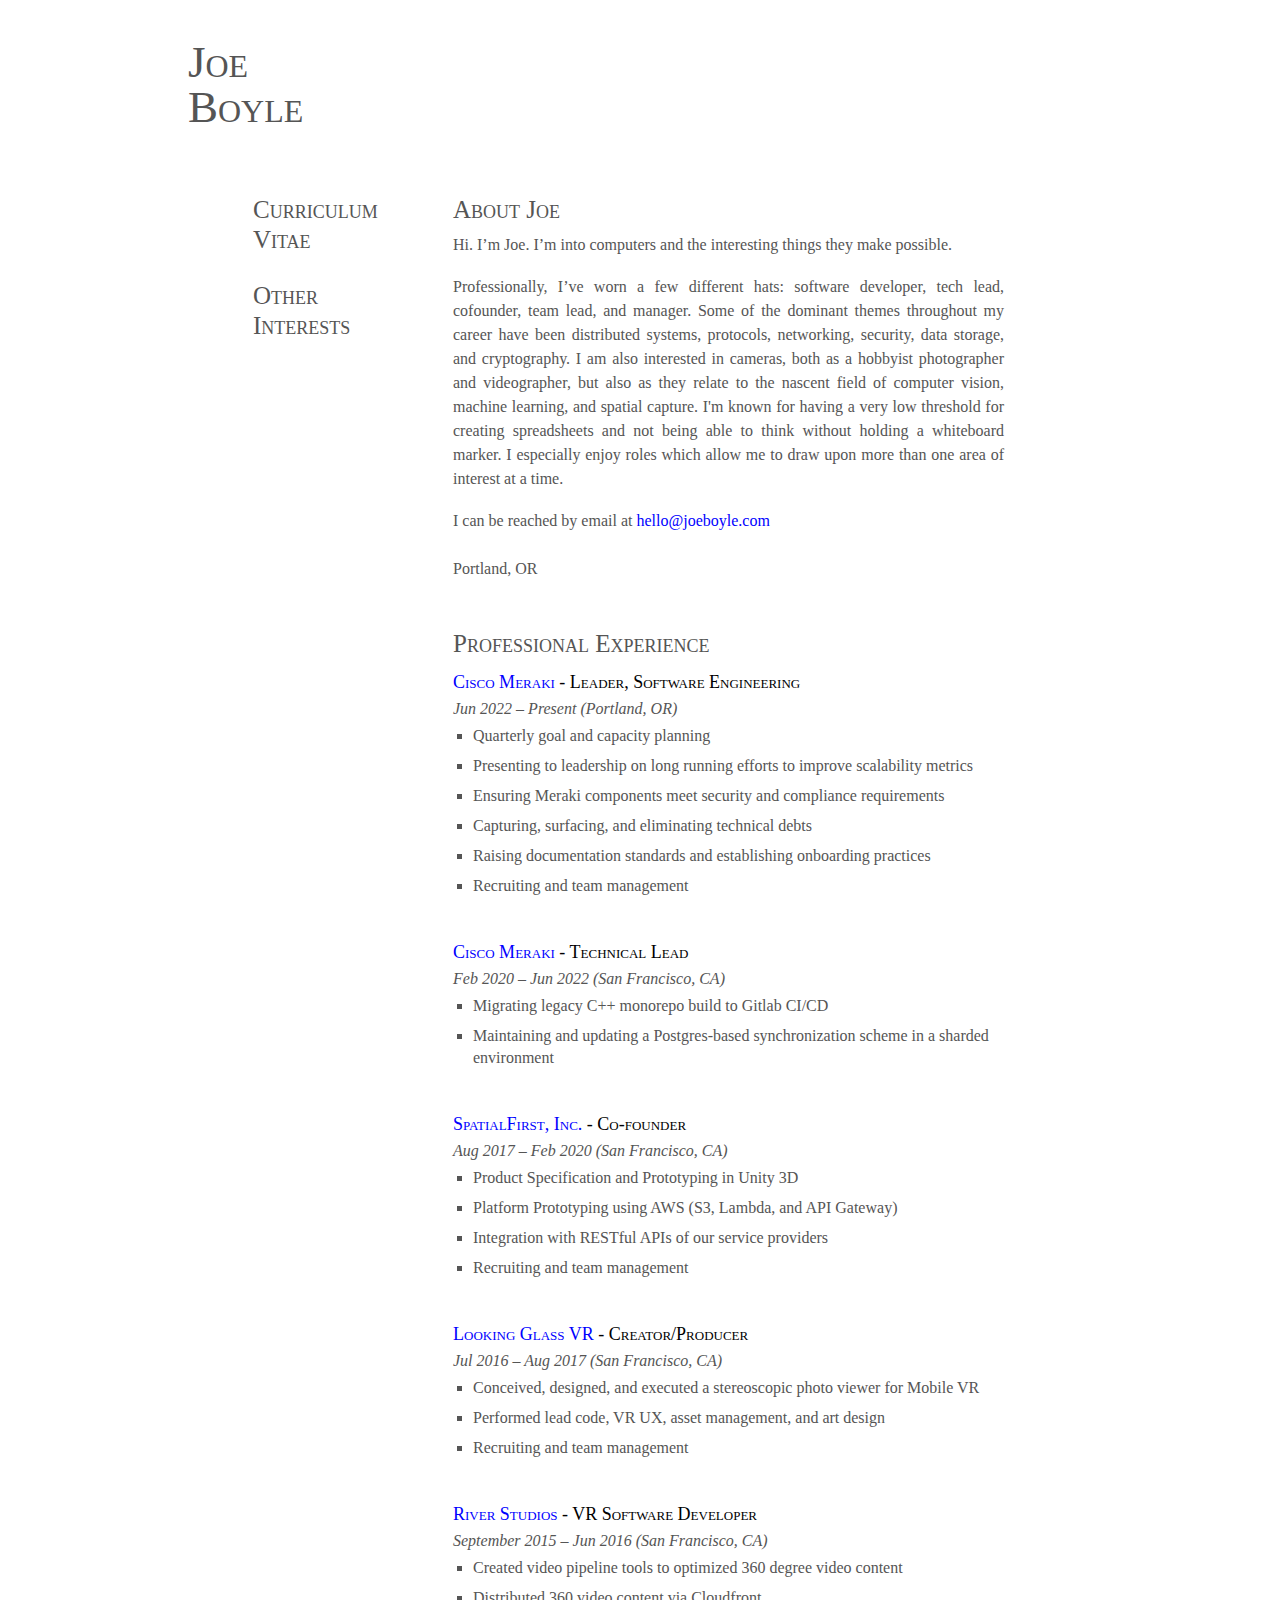
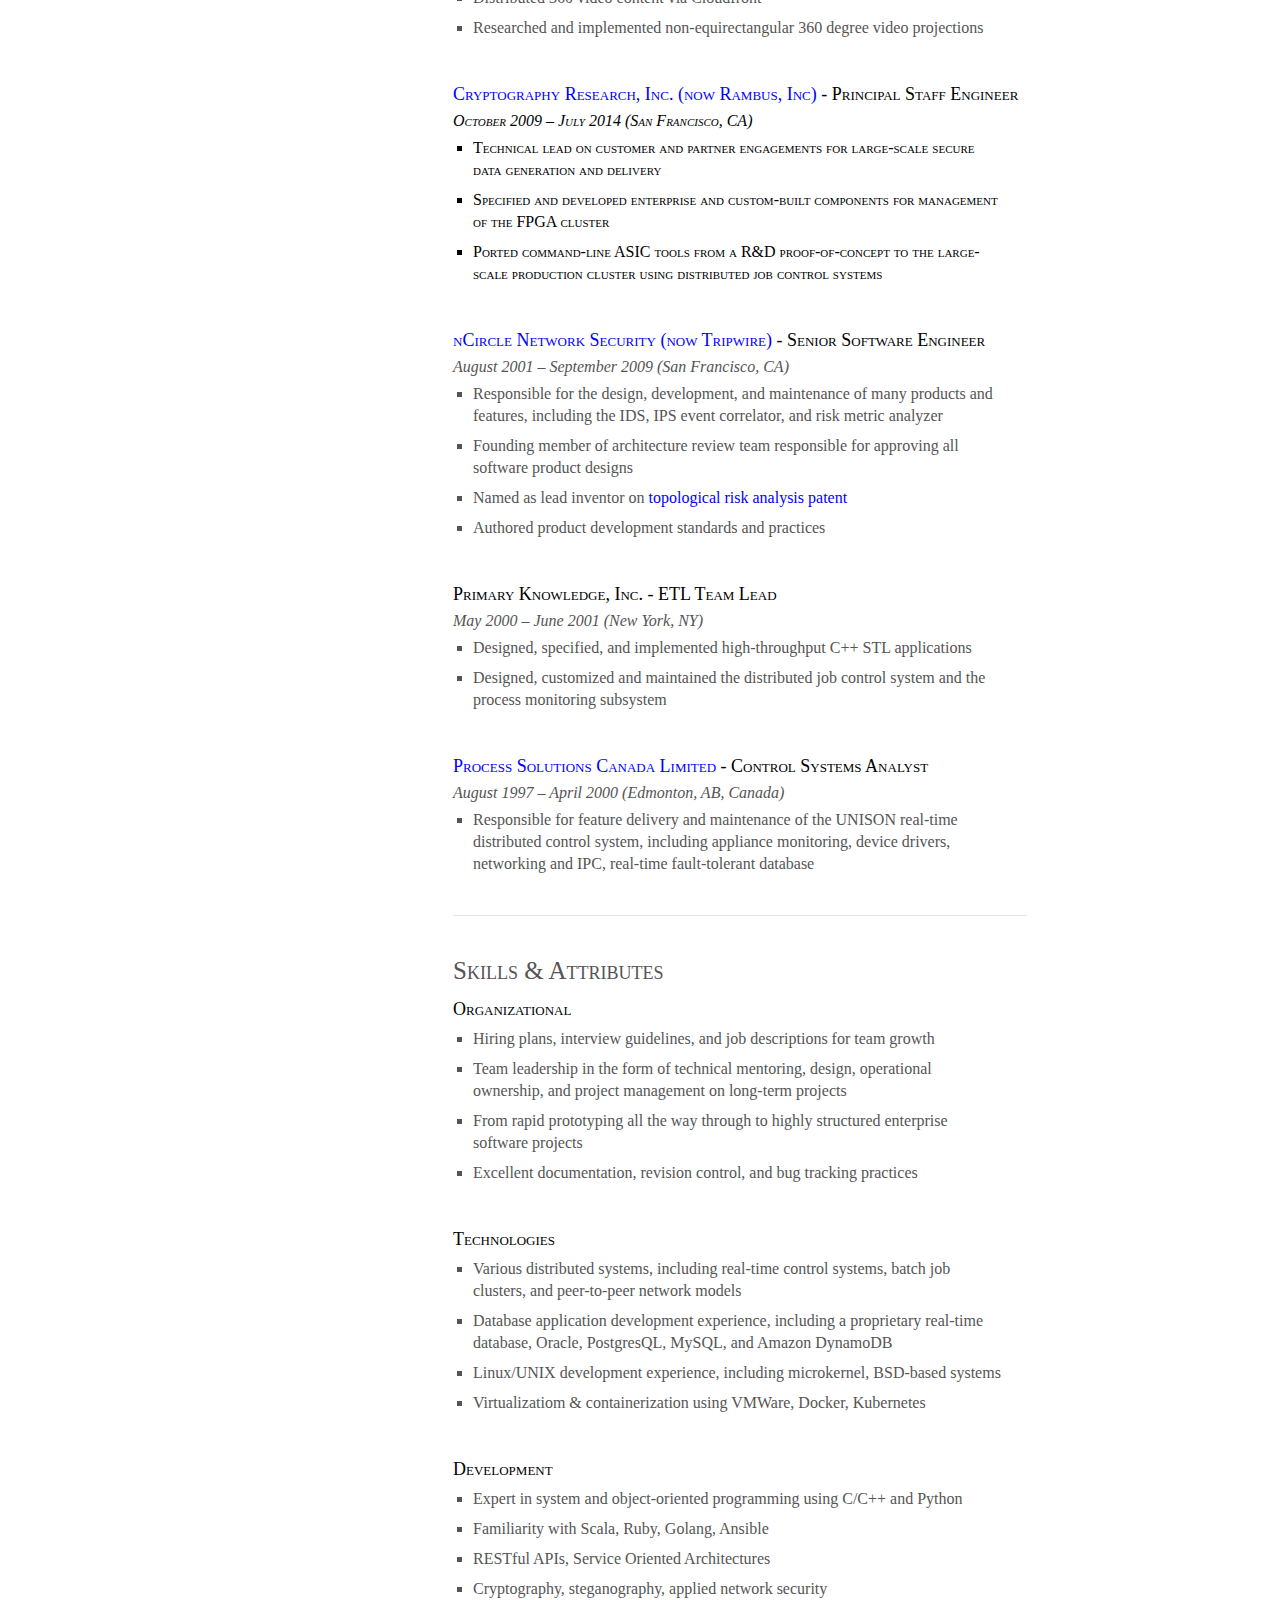
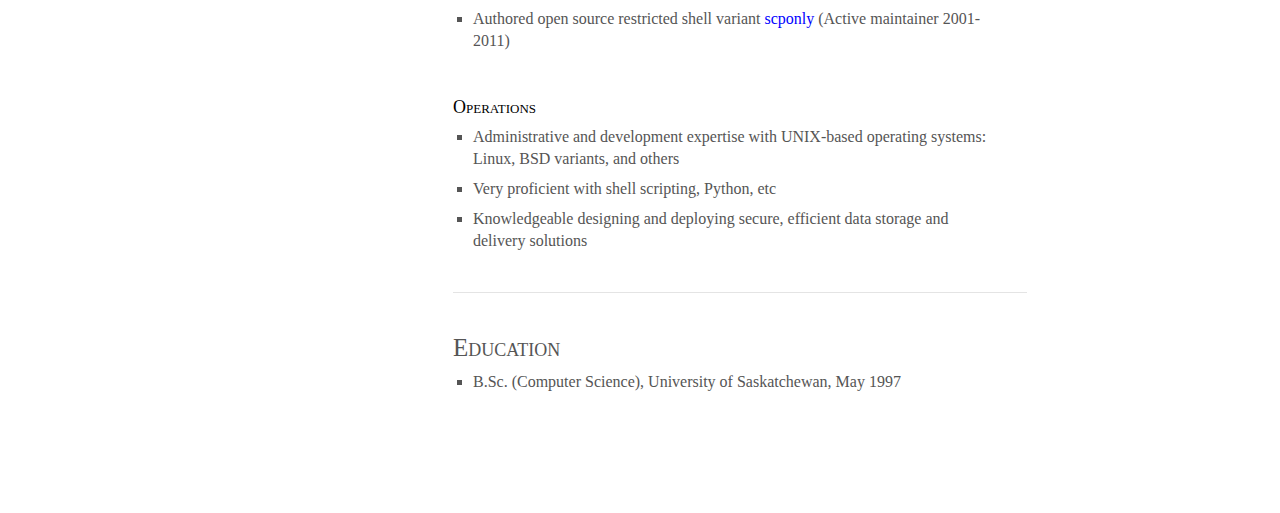
==== commit 7942acd0: "jennifer feedback" ====
--- a/pub/index.html
+++ b/pub/index.html
@@ -6,28 +6,29 @@
 <meta http-equiv="content-type" content="text/html; charset=utf-8" />
 	<meta name="verify-v1" content="M77dNG/Jd3GinDzdPHLoc00nc5/46b0w6nv4ewAoxLw=" />
 	<meta name="language" content="en" />
-	<meta name="description" content="The personal and professional homepage of Joe Boyle." />
+	<meta name="description" content="The personal and professional homepage of Joe Boyle" />
 	<title>Joe Boyle</title>
 	<link rel="shortcut icon" type="image/x-icon" href="favicon.png" />
     <style type="text/css">
         * { margin: 0; padding: 0; font-family: "Book Antiqua", Baskerville, "Baskerville", Garamond, Georgia, "Georgia", Times, "Times New Roman", serif ;}
-        body { background: #000000;  background: #ffffff; color: #555}
+        body { background: #000;  background: #fff; color: #555}
 
         h2 { font-variant: small-caps; font-size: 45px; width: 90%; line-height: 45px; display: block; letter-spacing:0px; margin: 0 0 8px 0; font-weight: normal;  }
         h3 { font-variant: small-caps; font-size: 25px; width: 90%; line-height: 30px; display: block; letter-spacing:0px; margin: 0 0 8px 0; font-weight: normal;  }
-
-        a {  color: #AAA; text-decoration: none }
-        a:hover { color: #000000; text-decoration: none; }
+        h4 { font-variant: small-caps; font-size: 18px; line-height: 30px; margin: 0; font-weight: 300; color:#000000 }
+
+        a {  color: #00F; text-decoration: none }
+        a:hover { color: #00F; text-decoration: underline; }
 
         #page { width: 774px; margin: 0 auto 0 auto;  padding: 100px 0 100px 0; margin-top: -60px; margin-bottom: 34px;}
         #header { margin-bottom: 65px; margin-left: -65px; }
         #menu { float: left; width: 153px; margin-bottom: 80px; }
         #menu ul { margin-top: 40px; list-style-type: none;  }
         #menu li { line-height: 25px;  }
+        #menu a { color: #555;  }
         #info { float: right; width: 574px; margin-bottom: 80px; }
 
         .text {  }
-        .text h4 { font-variant: small-caps; margin: 0; font-weight: normal; color:#000000 }
         .text p { text-align: justify; line-height: 24px;width: 96%; font-size: 16px; }
         .text hr { height: 1px; background: #E4E4E4; color: #E4E4E4; margin-bottom: 40px; border: 0; }
         .text ul { margin: 4px 0 40px 20px; list-style-type: square; }
@@ -159,8 +160,8 @@
         Portland, OR<br /><br /><br />
 
 	<h3>Professional Experience</h3>
-	<h4><a href="https://meraki.cisco.com/" target="_blank">Cisco Meraki</a> Portland, OR </h4>
-	<p><em>Leader, Software Engineering (Jun 2022 &ndash; Present)</em></p>
+	<h4><a href="https://meraki.cisco.com/" target="_blank">Cisco Meraki</a> - Leader, Software Engineering</h4>
+	<p><em>Jun 2022 &ndash; Present (Portland, OR)</em></p>
 	<ul>
 	    <li>Quarterly goal and capacity planning</li>
 	    <li>Presenting to leadership on long running efforts to improve scalability metrics</li>
@@ -170,15 +171,15 @@
 	    <li>Recruiting and team management</li>
 	</ul>
 
-	<h4><a href="https://meraki.cisco.com/" target="_blank">Cisco Meraki</a> San Francisco, CA </h4>
-	<p><em>Technical Lead (Feb 2020 &ndash; Jun 2022)</em></p>
+	<h4><a href="https://meraki.cisco.com/" target="_blank">Cisco Meraki</a> - Technical Lead</h4>
+	<p><em>Feb 2020 &ndash; Jun 2022 (San Francisco, CA)</em></p>
 	<ul>
 		<li>Migrating legacy C++ monorepo build to Gitlab CI/CD</li>
 		<li>Maintaining and updating a Postgres-based synchronization scheme in a sharded environment</li>
 	</ul>
 
-	<h4><a href="http://spatialfirst.com/" target="_blank">SpatialFirst, Inc.</a> San Francisco, CA</h4>
-	<p><em>Co-founder (Aug 2017 &ndash; Present)</em></p>
+	<h4><a href="https://www.crunchbase.com/organization/spatialfirst">SpatialFirst, Inc.</a> - Co-founder</h4>
+	<p><em>Aug 2017 &ndash; Feb 2020 (San Francisco, CA)</em></p>
 	<ul>
 	    <li>Product Specification and Prototyping in Unity 3D</li>
 	    <li>Platform Prototyping using AWS (S3, Lambda, and API Gateway)</li>
@@ -186,32 +187,33 @@
 	    <li>Recruiting and team management</li>
 	</ul>
 
-	<h4><a href="http://lookingglassvr.com/" target="_blank">Looking Glass VR</a> San Francisco, CA</h4>
-	<p><em>Producer/Creator (Jul 2016 &ndash;  Aug 2017)</em></p>
+	<h4><a href="http://lookingglassvr.com/" target="_blank">Looking Glass VR</a> - Creator/Producer</h4>
+	<p><em>Jul 2016 &ndash;  Aug 2017 (San Francisco, CA)</em></p>
 	<ul>
 	    <li>Conceived, designed, and executed a stereoscopic photo viewer for Mobile VR</li>
 	    <li>Performed lead code, VR UX, asset management, and art design</li>
 	    <li>Recruiting and team management</li>
 	</ul>
 
-	<h4><a href="http://riverstudios.com/" target="_blank">River Studios</a> San Francisco, CA</h4>
-	<p><em>VR Software Developer (September 2015 &ndash;  Jun 2016)</em></p>
+	<h4><a href="http://riverstudios.com/" target="_blank">River Studios</a> - VR Software Developer</h4>
+	<p><em>September 2015 &ndash;  Jun 2016 (San Francisco, CA)</em></p>
 	<ul>
 	    <li>Created video pipeline tools to optimized 360 degree video content</li>
 	    <li>Distributed 360 video content via Cloudfront</li>
 	    <li>Researched and implemented non-equirectangular 360 degree video projections</li>
 	</ul>
 
-	<h4><a href="http://cryptography.com/" target="_blank">Cryptography Research, Inc.</a> (Acquired By Rambus) San Francisco, CA</h4>
-	<p><em>Principal Staff Engineer (October 2009 &ndash; July 2014)</em></p>
+	<h4><a href="" target="_blank">
+	<h4><a href="https://www.crunchbase.com/organization/cryptography-research">Cryptography Research, Inc. (now Rambus, Inc)</a> - Principal Staff Engineer</h4>
+	<p><em>October 2009 &ndash; July 2014 (San Francisco, CA)</em></p>
 	<ul>
 	    <li>Technical lead on customer and partner engagements for large-scale secure data generation and delivery</li>
 	    <li>Specified and developed enterprise and custom-built components for management of the FPGA cluster</li>
 	    <li>Ported command-line ASIC tools from a R&amp;D proof-of-concept to the large-scale production cluster using distributed job control systems</li>
 	</ul>
 
-	<h4>nCircle Network Security (Acquired By Tripwire) San Francisco, CA</h4>
-	<p><em>Senior Software Engineer (August 2001 &ndash; September 2009)</em></p>
+	<h4><a href="https://www.crunchbase.com/organization/ncircle-network-security">nCircle Network Security (now Tripwire)</a> - Senior Software Engineer</h4>
+	<p><em>August 2001 &ndash; September 2009 (San Francisco, CA)</em></p>
 
 	<ul>
 	    <li>Responsible for the design, development, and maintenance of many products and features, including the IDS, IPS event correlator, and risk metric analyzer</li>
@@ -220,17 +222,16 @@
 	    <li>Authored product development standards and practices</li>
 	</ul>
 
-	<h4>Primary Knowledge, Inc. (Acquired by DoubleClick) New York, NY</h4>
-	<p><em>Team Lead (December 2000 &ndash; June 2001)</em></p>
-	<p><em>Software Engineer (May 2000 &ndash; December 2000)</em></p>
+	<h4>Primary Knowledge, Inc. - ETL Team Lead</h4>
+	<p><em>May 2000 &ndash; June 2001 (New York, NY)</em></p>
 	<ul>
 	    <li>Designed, specified, and implemented high-throughput C++ STL applications</li>
 	    <li>Designed, customized and maintained the distributed job control system and the process monitoring subsystem</li>
 	</ul>
 
-	<h4><a href="http://www.pscl.com/" target="_blank">Process Solutions Canada Limited</a> (Edmonton, Alberta)</h4>
-
-	<p><em>Control Systems Analyst (August 1997 &ndash; April 2000)</em></p>
+	<h4><a href="http://www.pscl.com/" target="_blank">Process Solutions Canada Limited</a> - Control Systems Analyst</h4>
+
+	<p><em>August 1997 &ndash; April 2000 (Edmonton, AB, Canada)</em></p>
 	<ul>
 	    <li>Responsible for feature delivery and maintenance of the UNISON real-time distributed control system, including appliance monitoring, 
 		device drivers, networking and IPC, real-time fault-tolerant database</li>
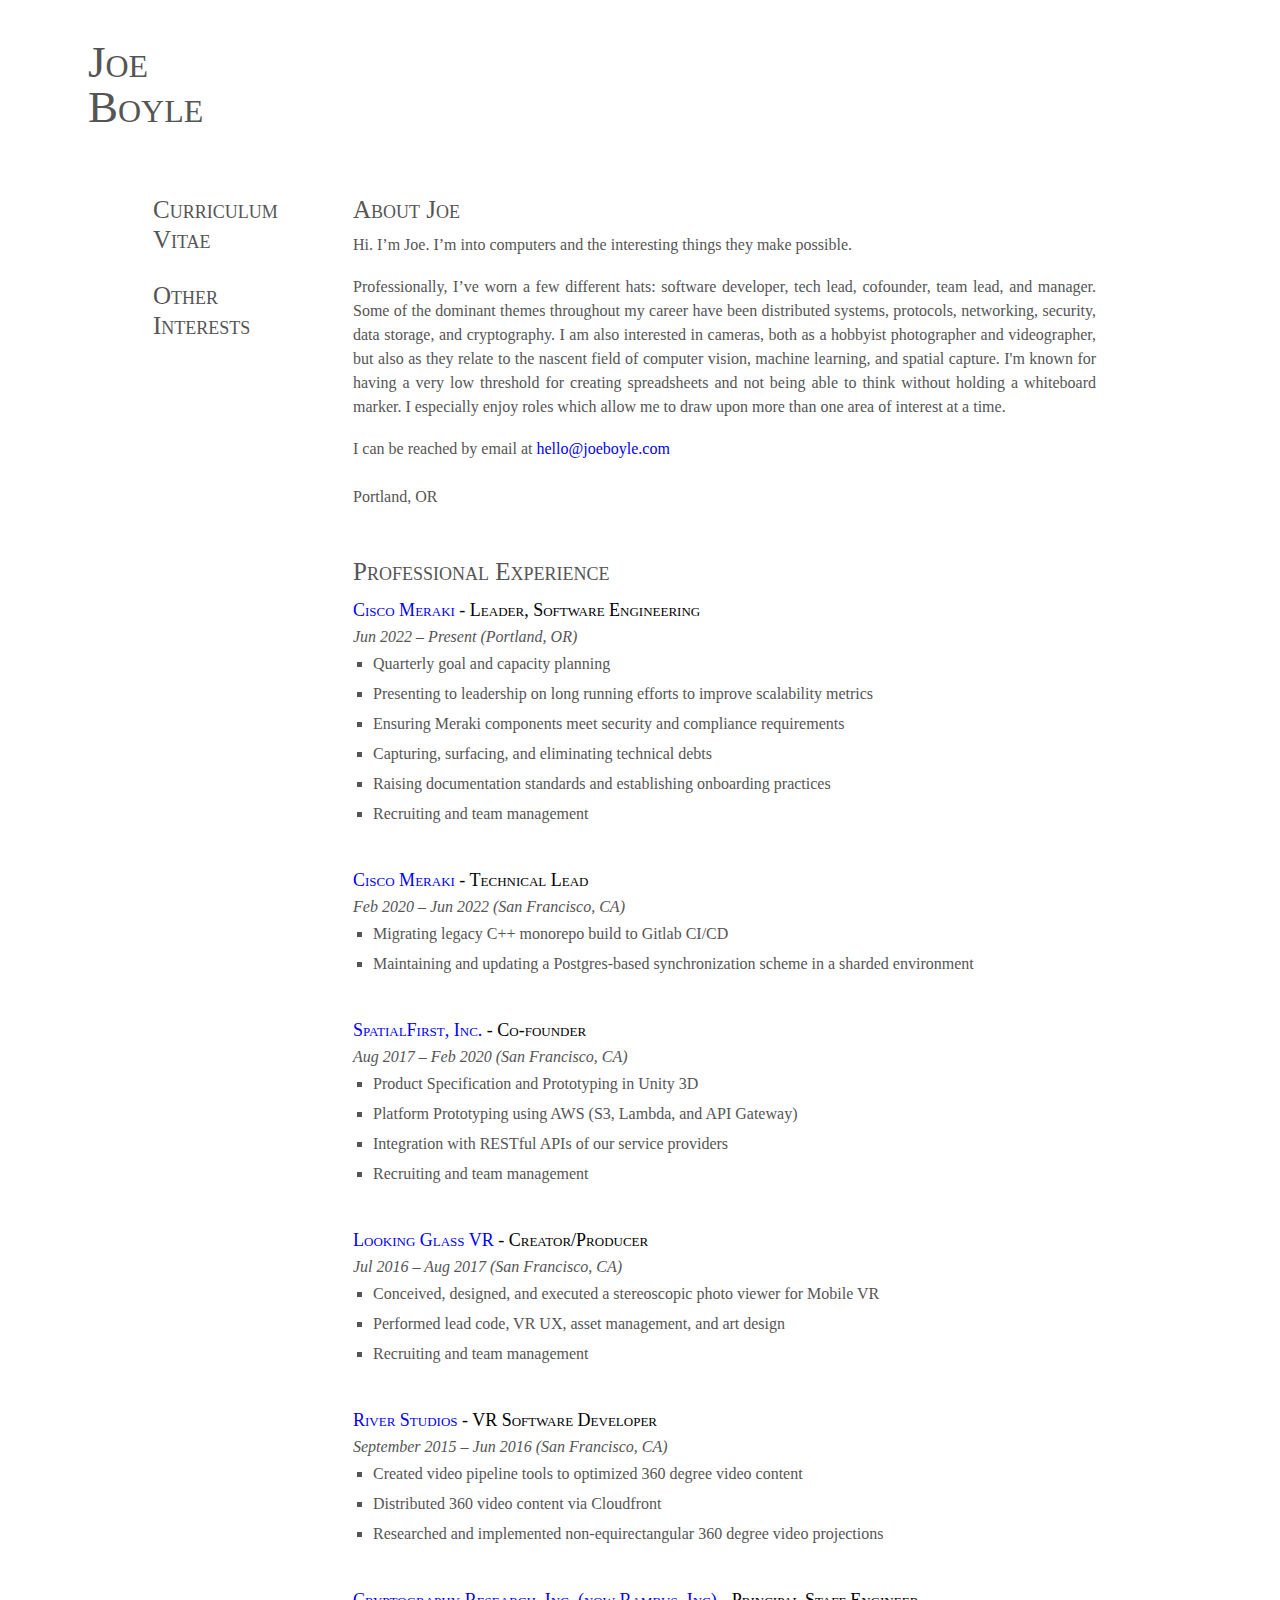
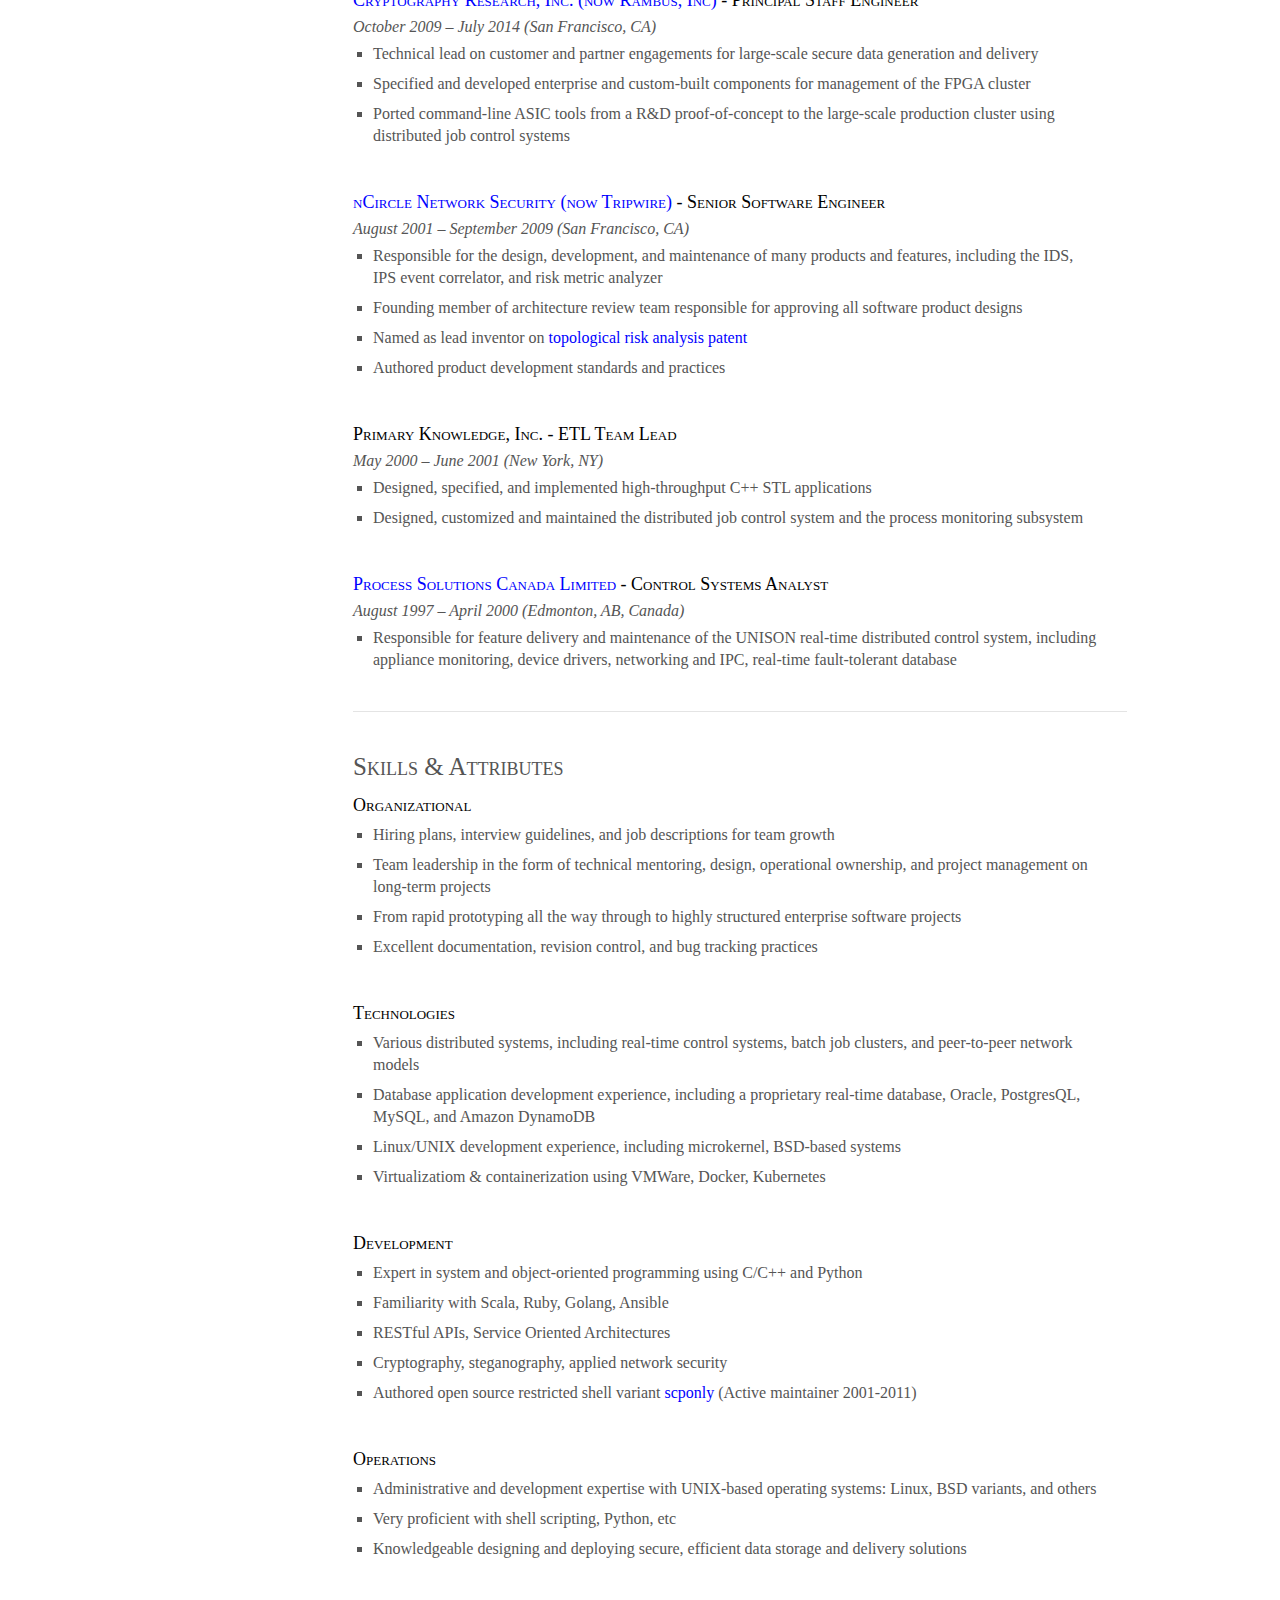
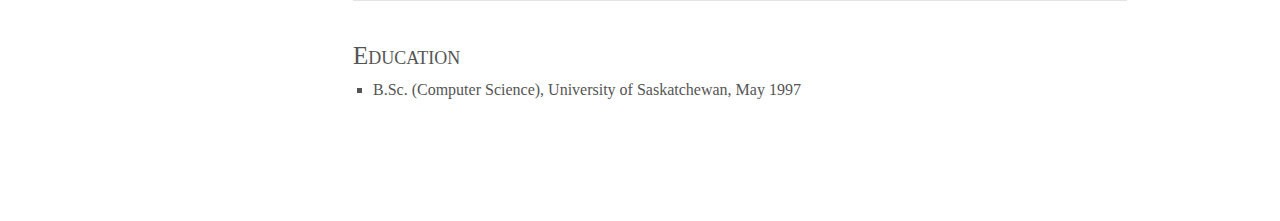
==== commit 65e01c47: "make wider" ====
--- a/pub/index.html
+++ b/pub/index.html
@@ -20,13 +20,13 @@
         a {  color: #00F; text-decoration: none }
         a:hover { color: #00F; text-decoration: underline; }
 
-        #page { width: 774px; margin: 0 auto 0 auto;  padding: 100px 0 100px 0; margin-top: -60px; margin-bottom: 34px;}
+        #page { width: 974px; margin: 0 auto 0 auto;  padding: 100px 0 100px 0; margin-top: -60px; margin-bottom: 34px;}
         #header { margin-bottom: 65px; margin-left: -65px; }
         #menu { float: left; width: 153px; margin-bottom: 80px; }
         #menu ul { margin-top: 40px; list-style-type: none;  }
         #menu li { line-height: 25px;  }
         #menu a { color: #555;  }
-        #info { float: right; width: 574px; margin-bottom: 80px; }
+        #info { float: right; width: 774px; margin-bottom: 80px; }
 
         .text {  }
         .text p { text-align: justify; line-height: 24px;width: 96%; font-size: 16px; }
@@ -203,7 +203,6 @@
 	    <li>Researched and implemented non-equirectangular 360 degree video projections</li>
 	</ul>
 
-	<h4><a href="" target="_blank">
 	<h4><a href="https://www.crunchbase.com/organization/cryptography-research">Cryptography Research, Inc. (now Rambus, Inc)</a> - Principal Staff Engineer</h4>
 	<p><em>October 2009 &ndash; July 2014 (San Francisco, CA)</em></p>
 	<ul>
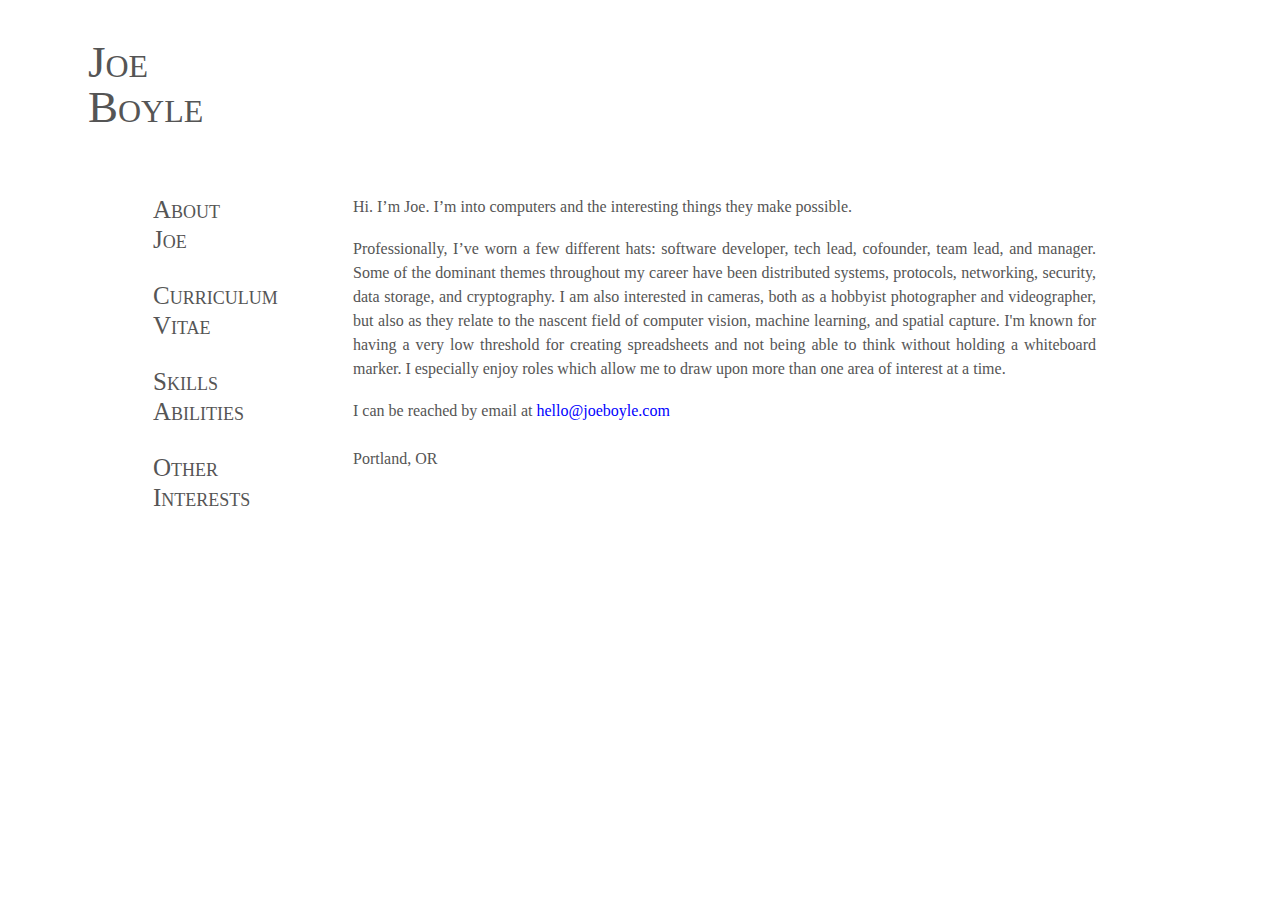
==== commit 76c7ebee: "breaking things up" ====
--- a/pub/index.html
+++ b/pub/index.html
@@ -39,27 +39,48 @@
     </style>
     <script language="javascript"> 
     <!--
-    var STATE_CV = 0;
-    var STATE_PROJECTS = 1;
+    var STATE_ABOUT = 0;
+    var STATE_CV = 1;
+    var STATE_SKILLS = 2;
+    var STATE_PROJECTS = 3;
 
     function setState(nextState) {
         if (nextState === undefined)
         {
             var params = getAllUrlParams(window.location.href);
-            if ("software" in params) nextState = STATE_CV;
-            if ("cv" in params) nextState = STATE_CV;
+            if ("about" in params) nextState = STATE_ABOUT;
+	    else if ("cv" in params) nextState = STATE_CV;
+            else if ("skills" in params) nextState = STATE_SKILLS;
             else if ("projects" in params) nextState = STATE_PROJECTS;
-            else nextState=STATE_CV;
+            else nextState=STATE_ABOUT;
         }
         switch (nextState)
         {
-            case STATE_CV:
-                softState = 'block';
+            case STATE_ABOUT:
+                aboutState = 'block';
+                cvState = 'none';
+                skillState = 'none';
                 projectState = 'none';
                 break;
 
+            case STATE_CV:
+                aboutState = 'none';
+                cvState = 'block';
+                skillState = 'none';
+                projectState = 'none';
+                break;
+
+            case STATE_SKILLS:
+                aboutState = 'none';
+                cvState = 'none';
+                skillState = 'block';
+                projectState = 'none';
+                break;
+
             case STATE_PROJECTS:
-                softState = 'none';
+                aboutState = 'none';
+                cvState = 'none';
+                skillState = 'none';
                 projectState = 'block';
                 break;
 
@@ -68,8 +89,12 @@
         }
         if (document.getElementById &&!document.all)
         {
+            hza = document.getElementById('about');
+            hza.style.display = aboutState;
             hza = document.getElementById('cv');
-            hza.style.display = softState;
+            hza.style.display = cvState;
+            hza = document.getElementById('skills');
+            hza.style.display = skillState;
             hza = document.getElementById('projects');
             hza.style.display = projectState;
         }
@@ -124,7 +149,11 @@
         <h2>Joe <br /> Boyle</h2>
     </div>
     <div id="menu">
+	<a href="#" onclick="setState(STATE_ABOUT);"><h3>About <br />Joe</h3></a>
+	<br />
 	<a href="#" onclick="setState(STATE_CV);"><h3>Curriculum <br />Vitae</h3></a>
+	<br />
+	<a href="#" onclick="setState(STATE_SKILLS);"><h3>Skills <br />Abilities</h3></a>
 	<br />
 	<a href="#" onclick="setState(STATE_PROJECTS);"><h3>Other<br />Interests</h3></a>
 	<br />
@@ -151,14 +180,14 @@
 		<li><a href="https://www.github.com/boblaublaw" target="_blank">GitHub</a></li>
 	</ul>
     </div>
-    <div id="cv" class="text">
-	<h3>About Joe</h3>
+    <div id="about" class="text">
 	<p> Hi. I’m Joe. I’m into computers and the interesting things they make possible.</p><br />
 	<p>Professionally, I’ve worn a few different hats: software developer, tech lead, cofounder, team lead, and manager. Some of the dominant themes throughout my career have been distributed systems, protocols, networking, security, data storage, and cryptography. I am also interested in cameras, both as a hobbyist photographer and videographer, but also as they relate to the nascent field of computer vision, machine learning, and spatial capture. I'm known for having a very low threshold for creating spreadsheets and not being able to think without holding a whiteboard marker. I especially enjoy roles which allow me to draw upon more than one area of interest at a time.</p><br />
 	<p>I can be reached by email at
         <a id="emailme" href="#">hello</a><br /><br />
         Portland, OR<br /><br /><br />
-
+    </div>
+    <div id="cv" class="text">
 	<h3>Professional Experience</h3>
 	<h4><a href="https://meraki.cisco.com/" target="_blank">Cisco Meraki</a> - Leader, Software Engineering</h4>
 	<p><em>Jun 2022 &ndash; Present (Portland, OR)</em></p>
@@ -237,7 +266,8 @@
 	</ul>
 
 	<hr/>
-
+    </div>
+    <div id="skills" class="text">
 	<h3>Skills & Attributes</h3>
 	<h4>Organizational</h4>
 	<ul>
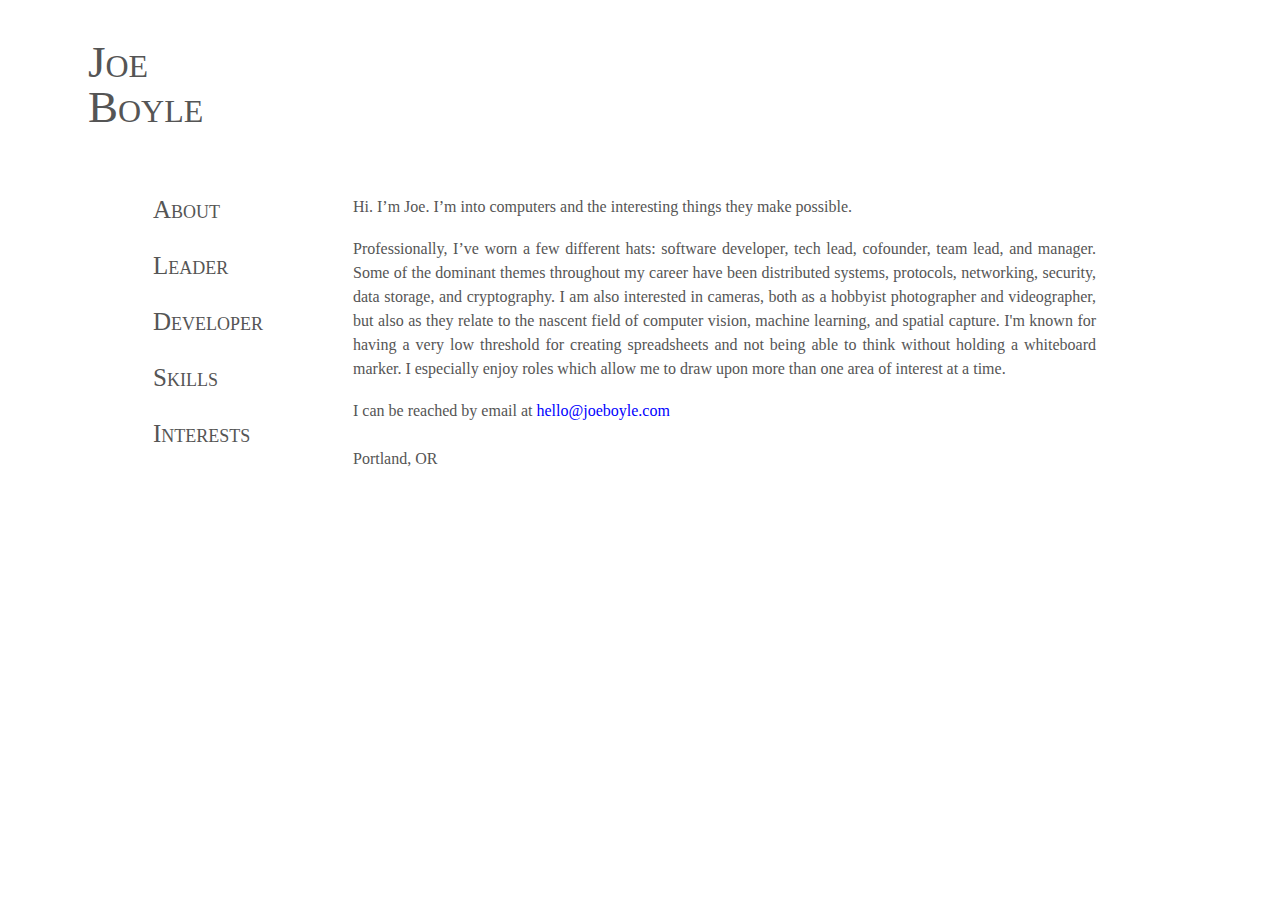
==== commit 498d88af: "splitting up dev and leader roles" ====
--- a/pub/index.html
+++ b/pub/index.html
@@ -40,16 +40,18 @@
     <script language="javascript"> 
     <!--
     var STATE_ABOUT = 0;
-    var STATE_CV = 1;
-    var STATE_SKILLS = 2;
-    var STATE_PROJECTS = 3;
+    var STATE_DEVCV = 1;
+    var STATE_LEADERCV = 2;
+    var STATE_SKILLS = 3;
+    var STATE_PROJECTS = 4;
 
     function setState(nextState) {
         if (nextState === undefined)
         {
             var params = getAllUrlParams(window.location.href);
             if ("about" in params) nextState = STATE_ABOUT;
-	    else if ("cv" in params) nextState = STATE_CV;
+	    else if ("developer" in params) nextState = STATE_DEVCV;
+	    else if ("leader" in params) nextState = STATE_LEADERCV;
             else if ("skills" in params) nextState = STATE_SKILLS;
             else if ("projects" in params) nextState = STATE_PROJECTS;
             else nextState=STATE_ABOUT;
@@ -58,28 +60,40 @@
         {
             case STATE_ABOUT:
                 aboutState = 'block';
-                cvState = 'none';
+                leaderCvState = 'none';
+                devCvState = 'none';
                 skillState = 'none';
                 projectState = 'none';
                 break;
 
-            case STATE_CV:
+            case STATE_LEADERCV:
                 aboutState = 'none';
-                cvState = 'block';
+                leaderCvState = 'block';
+                devCvState = 'none';
                 skillState = 'none';
                 projectState = 'none';
                 break;
 
+            case STATE_DEVCV:
+                aboutState = 'none';
+                leaderCvState = 'none';
+                devCvState = 'block';
+                skillState = 'none';
+                projectState = 'none';
+                break;
+
             case STATE_SKILLS:
                 aboutState = 'none';
-                cvState = 'none';
+                leaderCvState = 'none';
+                devCvState = 'none';
                 skillState = 'block';
                 projectState = 'none';
                 break;
 
             case STATE_PROJECTS:
                 aboutState = 'none';
-                cvState = 'none';
+                leaderCvState = 'none';
+                devCvState = 'none';
                 skillState = 'none';
                 projectState = 'block';
                 break;
@@ -91,8 +105,10 @@
         {
             hza = document.getElementById('about');
             hza.style.display = aboutState;
-            hza = document.getElementById('cv');
-            hza.style.display = cvState;
+            hza = document.getElementById('leader');
+            hza.style.display = leaderCvState;
+            hza = document.getElementById('developer');
+            hza.style.display = devCvState;
             hza = document.getElementById('skills');
             hza.style.display = skillState;
             hza = document.getElementById('projects');
@@ -149,13 +165,15 @@
         <h2>Joe <br /> Boyle</h2>
     </div>
     <div id="menu">
-	<a href="#" onclick="setState(STATE_ABOUT);"><h3>About <br />Joe</h3></a>
-	<br />
-	<a href="#" onclick="setState(STATE_CV);"><h3>Curriculum <br />Vitae</h3></a>
-	<br />
-	<a href="#" onclick="setState(STATE_SKILLS);"><h3>Skills <br />Abilities</h3></a>
-	<br />
-	<a href="#" onclick="setState(STATE_PROJECTS);"><h3>Other<br />Interests</h3></a>
+	<a href="#" onclick="setState(STATE_ABOUT);"><h3>About</h3></a>
+	<br />
+	<a href="#" onclick="setState(STATE_LEADERCV);"><h3>Leader</h3></a>
+	<br />
+	<a href="#" onclick="setState(STATE_DEVCV);"><h3>Developer</h3></a>
+	<br />
+	<a href="#" onclick="setState(STATE_SKILLS);"><h3>Skills</h3></a>
+	<br />
+	<a href="#" onclick="setState(STATE_PROJECTS);"><h3>Interests</h3></a>
 	<br />
     </div>
     <div id="info">
@@ -187,8 +205,8 @@
         <a id="emailme" href="#">hello</a><br /><br />
         Portland, OR<br /><br /><br />
     </div>
-    <div id="cv" class="text">
-	<h3>Professional Experience</h3>
+    <div id="leader" class="text">
+	<h3>Leadership Experience</h3>
 	<h4><a href="https://meraki.cisco.com/" target="_blank">Cisco Meraki</a> - Leader, Software Engineering</h4>
 	<p><em>Jun 2022 &ndash; Present (Portland, OR)</em></p>
 	<ul>
@@ -224,7 +242,31 @@
 	    <li>Recruiting and team management</li>
 	</ul>
 
-	<h4><a href="http://riverstudios.com/" target="_blank">River Studios</a> - VR Software Developer</h4>
+	<h4>Primary Knowledge, Inc. - ETL Team Lead</h4>
+	<p><em>May 2000 &ndash; June 2001 (New York, NY)</em></p>
+	<ul>
+	    <li>Designed, specified, and implemented high-throughput C++ STL applications</li>
+	    <li>Designed, customized and maintained the distributed job control system and the process monitoring subsystem</li>
+	</ul>
+    </div>
+    <div id="developer" class="text">
+	<h3>Software Developer Experience</h3>
+	<h4><a href="https://meraki.cisco.com/" target="_blank">Cisco Meraki</a> - Technical Lead</h4>
+	<p><em>Feb 2020 &ndash; Jun 2022 (San Francisco, CA)</em></p>
+	<ul>
+		<li>Migrating legacy C++ monorepo build to Gitlab CI/CD</li>
+		<li>Maintaining and updating a Postgres-based synchronization scheme in a sharded environment</li>
+	</ul>
+
+	<h4><a href="http://lookingglassvr.com/" target="_blank">Looking Glass VR</a> - Creator/Producer</h4>
+	<p><em>Jul 2016 &ndash;  Aug 2017 (San Francisco, CA)</em></p>
+	<ul>
+	    <li>Conceived, designed, and executed a stereoscopic photo viewer for Mobile VR</li>
+	    <li>Performed lead code, VR UX, asset management, and art design</li>
+	    <li>Recruiting and team management</li>
+	</ul>
+
+	<h4><a href="https://techcrunch.com/2020/06/28/with-doj-charges-disgraced-mike-rothenberg-could-now-be-facing-serious-jail-time/" target="_blank">River Studios</a> - VR Software Developer</h4>
 	<p><em>September 2015 &ndash;  Jun 2016 (San Francisco, CA)</em></p>
 	<ul>
 	    <li>Created video pipeline tools to optimized 360 degree video content</li>
@@ -271,33 +313,33 @@
 	<h3>Skills & Attributes</h3>
 	<h4>Organizational</h4>
 	<ul>
-	    <li>Hiring plans, interview guidelines, and job descriptions for team growth</li>
-	    <li>Team leadership in the form of technical mentoring, design, operational ownership, and project management on long-term projects</li>
-	    <li>From rapid prototyping all the way through to highly structured enterprise software projects</li>
-	    <li>Excellent documentation, revision control, and bug tracking practices</li>
+	    <li>Leadership, technical mentoring, team building, and project management</li>
+	    <li>Full software lifecycle management</li>
+	    <li>Disciplined approach to documentation, revision control, and work tracking</li>
+	    <li>Hiring plans, interview guidelines, and job descriptions</li>
 	</ul>
 
 	<h4>Technologies</h4>
 	<ul>
-	    <li>Various distributed systems, including real-time control systems, batch job clusters, and peer-to-peer network models</li>
-	    <li>Database application development experience, including a proprietary real-time database, Oracle, PostgresQL, MySQL, and Amazon DynamoDB</li>
-	    <li>Linux/UNIX development experience, including microkernel, BSD-based systems</li>
-	    <li>Virtualizatiom &amp; containerization using VMWare, Docker, Kubernetes</li>
+	    <li>Distributed systems, including real-time control systems, batch job management, ETL, and data infrastructure</li>
+	    <li>Database internals, database client/server, PostgresQL, MySQL, etc</li>
+	    <li>Linux/UNIX development experience, microkernel (QNX), and BSD-based systems</li>
+	    <li>Cryptography, steganography, applied network security</li>
+	    <li>Virtualizatiom &amp; containerization</li>
 	</ul>
 
 	<h4>Development</h4>
 	<ul>
 	    <li>Expert in system and object-oriented programming using C/C++ and Python</li>
-	    <li>Familiarity with Scala, Ruby, Golang, Ansible
+	    <li>Familiarity with Scala, Ruby, Golang, Ansible</li>
 	    <li>RESTful APIs, Service Oriented Architectures</li>
-	    <li>Cryptography, steganography, applied network security</li>
 	    <li>Authored open source restricted shell variant <a href="https://github.com/scponly/scponly" target="_blank">scponly</a> (Active maintainer 2001-2011)</li>
 	</ul>
 
 	<h4>Operations</h4>
 	<ul>
-	    <li>Administrative and development expertise with UNIX-based operating systems: Linux, BSD variants, and others</li>
-	    <li>Very proficient with shell scripting, Python, etc</li>
+	    <li>Many UNIX-based operating systems: Linux, BSD variants, etc</li>
+	    <li>CI/CD Gitlab, Jenkins, and various source control systems (Git, Subversion, Perforce)</li>
 	    <li>Knowledgeable designing and deploying secure, efficient data storage and delivery solutions</li>
 	</ul>
 
